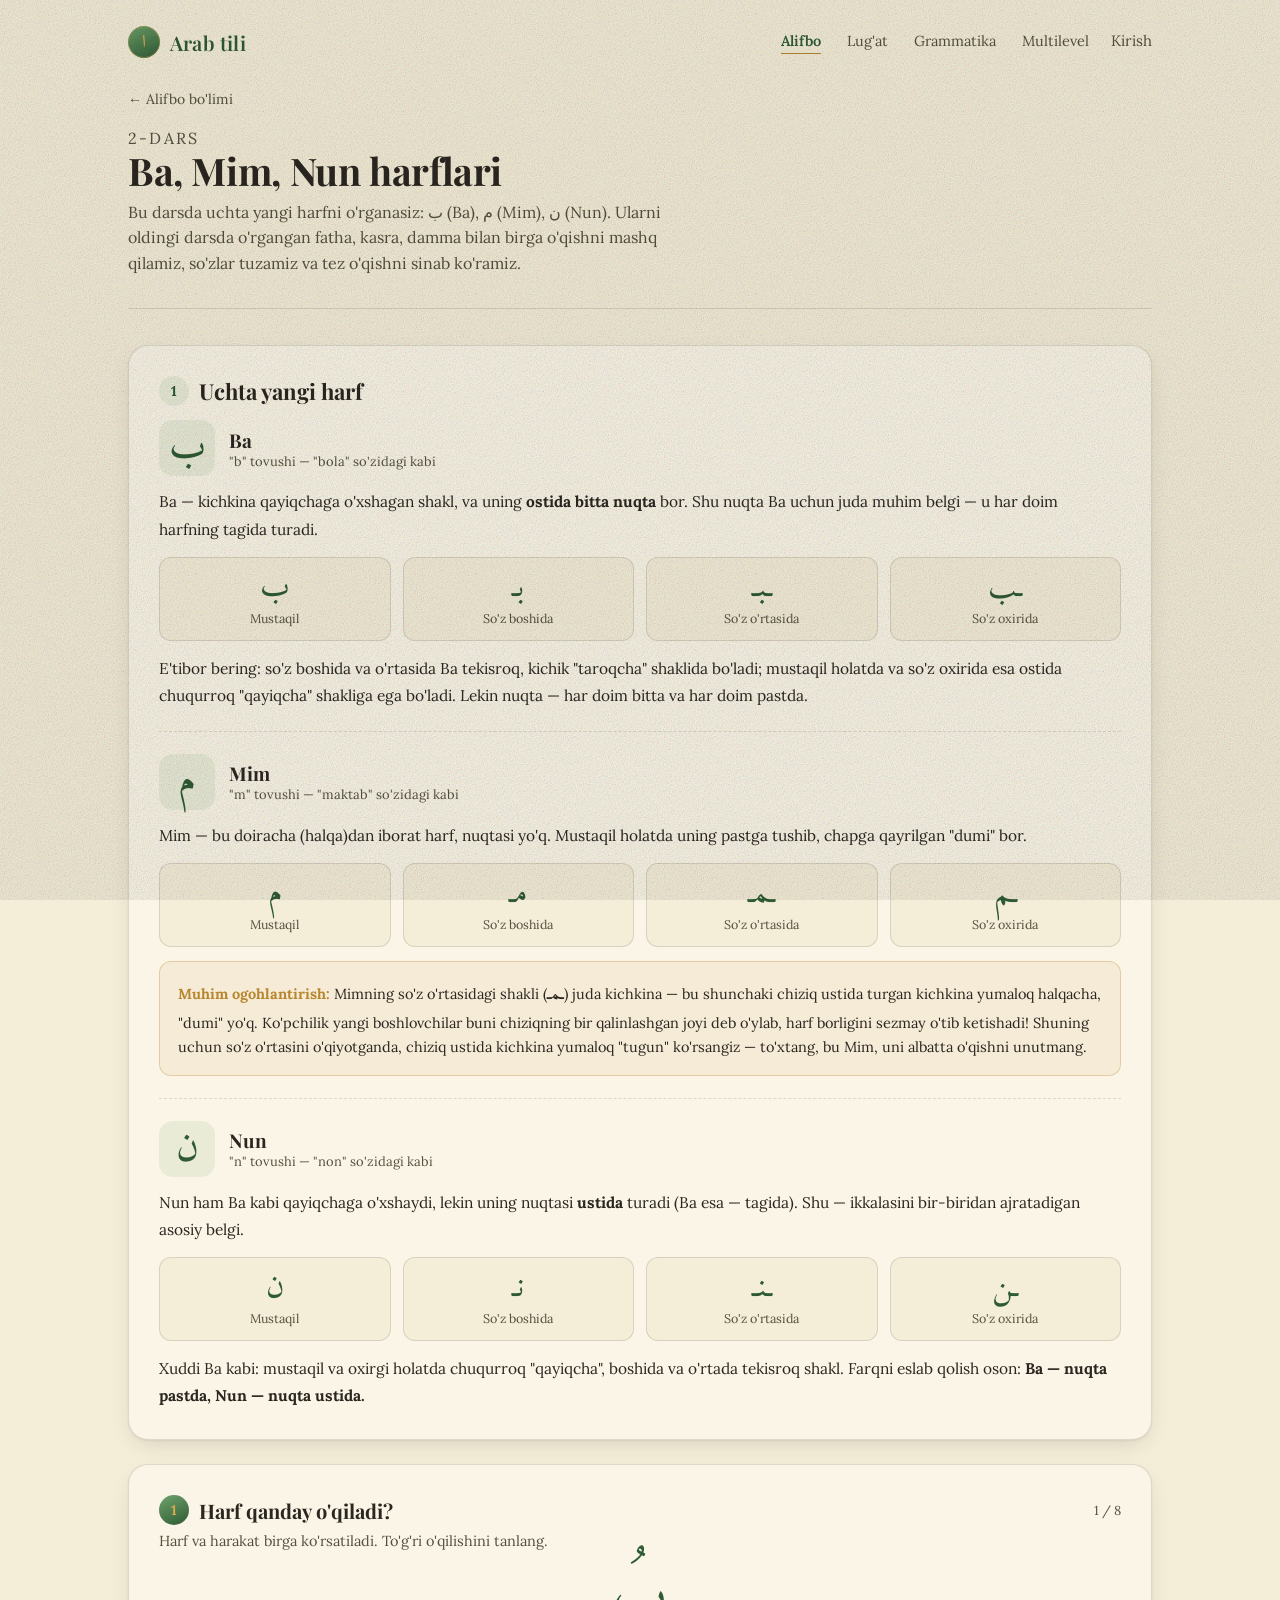
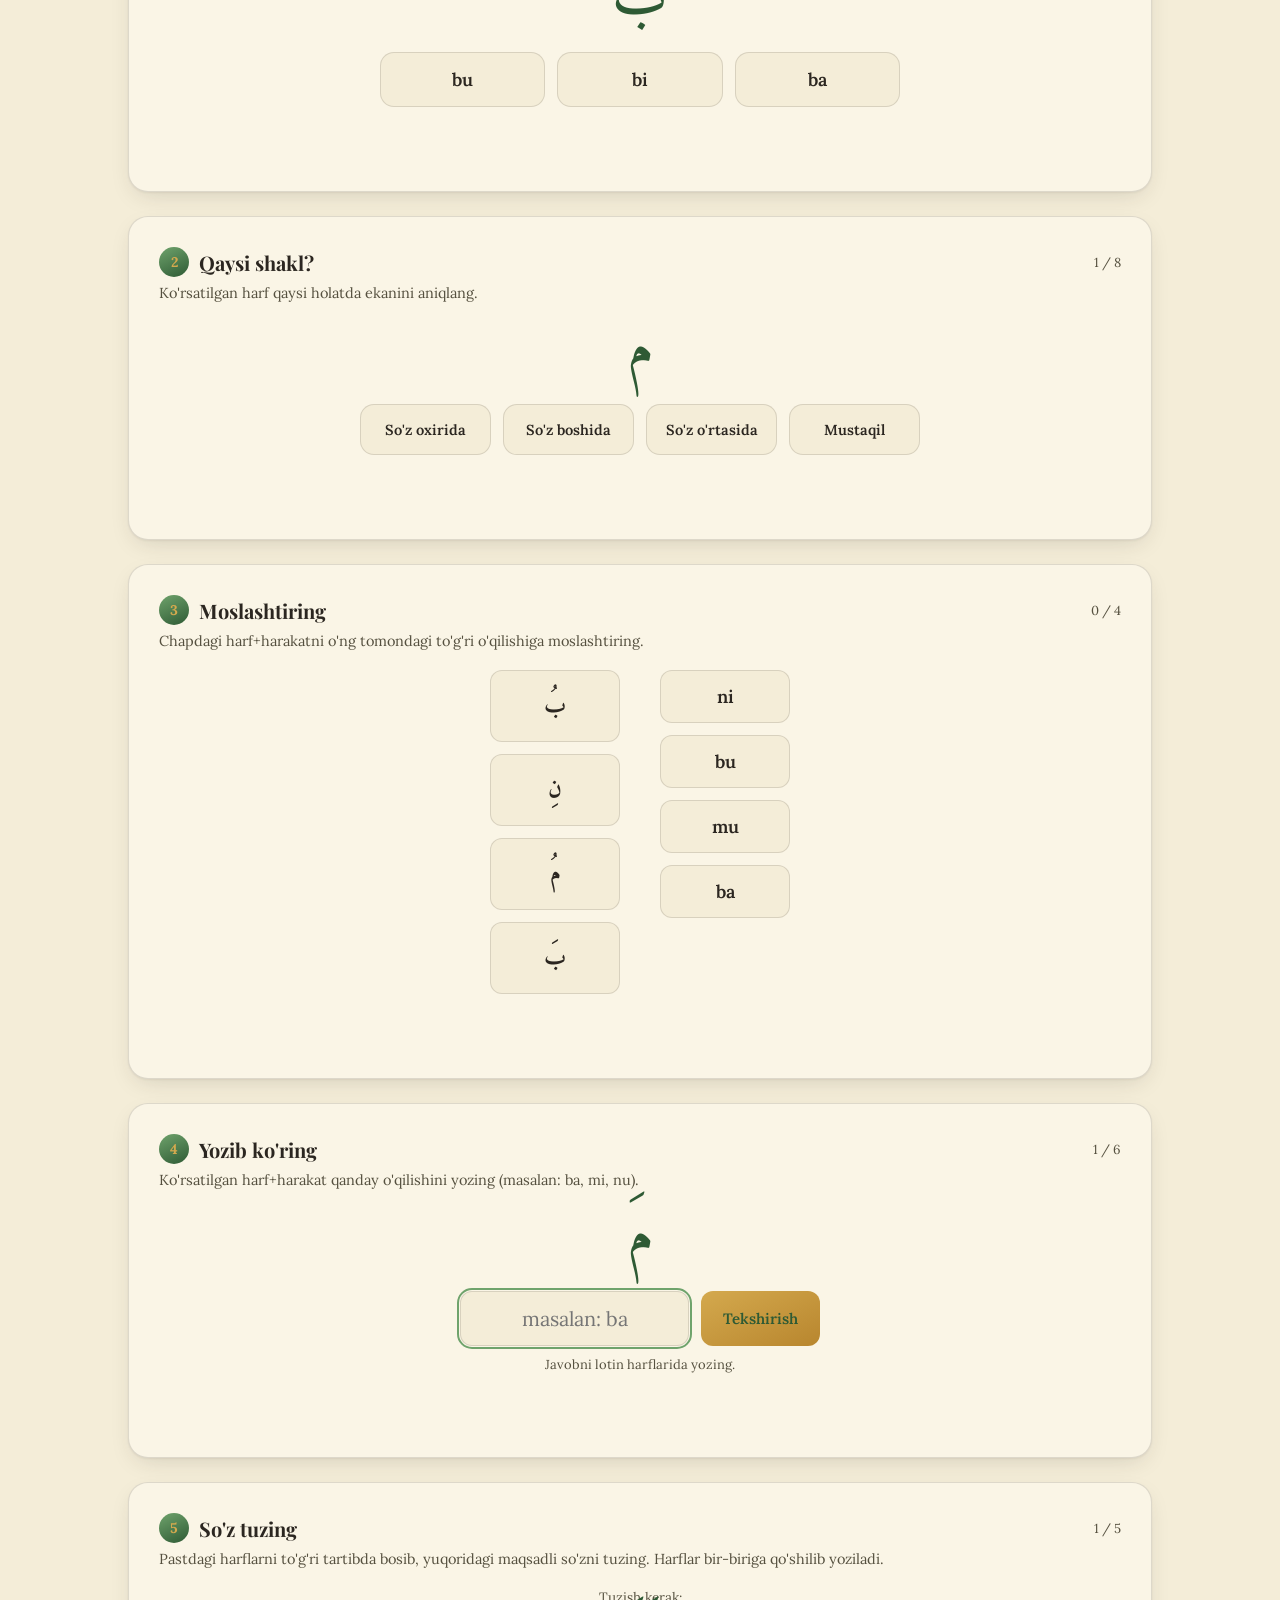
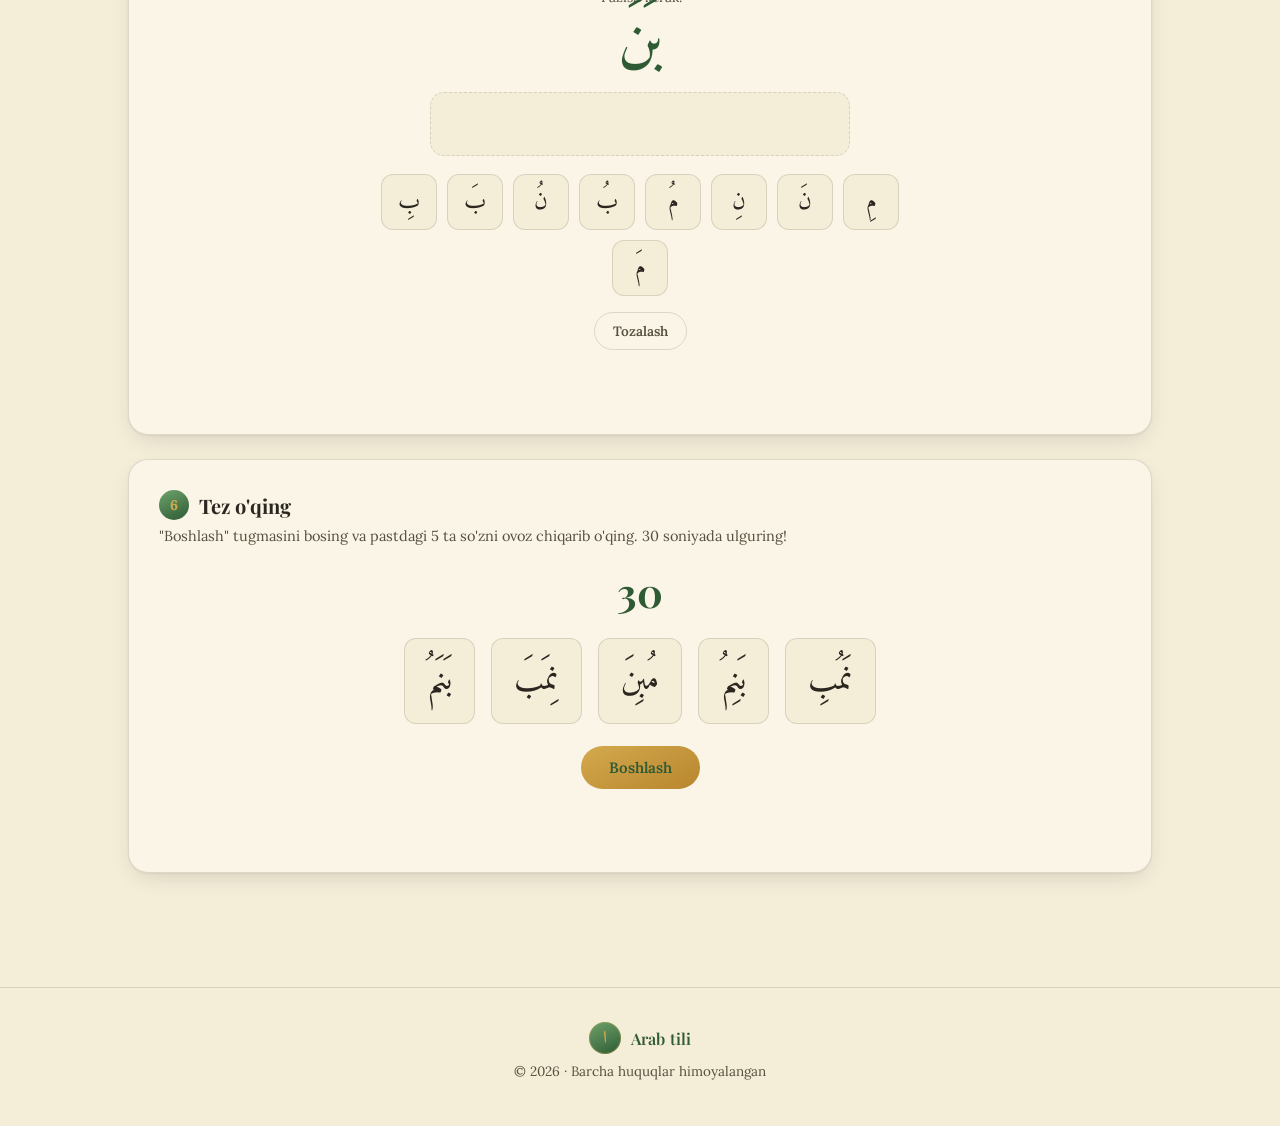
==== alifbo-dars2.html @ 4aac112d "Add files via upload" ====
<!DOCTYPE html>
<html lang="uz">
<head>
<meta charset="UTF-8">
<meta name="viewport" content="width=device-width, initial-scale=1.0">
<title>2-dars: Ba, Mim, Nun — Arab tili</title>
<link rel="preconnect" href="https://fonts.googleapis.com">
<link rel="preconnect" href="https://fonts.gstatic.com" crossorigin>
<link href="https://fonts.googleapis.com/css2?family=Playfair+Display:ital,wght@0,500;0,600;0,700;0,800;1,500&family=Lora:ital,wght@0,400;0,500;0,600;1,400&family=Amiri:ital@0;1&display=swap" rel="stylesheet">
<link rel="stylesheet" href="styles.css">
<style>
  .lesson-hero{ padding: 20px 0 32px; border-bottom: 1px solid var(--line); margin-bottom: 36px; }
  .lesson-kicker{ font-size: 13px; letter-spacing: 0.14em; text-transform: uppercase; color: var(--gold); margin: 0 0 8px; }
  .lesson-hero h1{ font-family:'Playfair Display', serif; font-weight:700; font-size: clamp(28px,4vw,38px); margin:0 0 10px; }
  .lesson-hero p{ color: var(--ink-soft); font-size: 16px; max-width: 560px; margin:0; line-height:1.6; }

  .block{
    background: var(--parchment-card);
    border: 1px solid var(--line);
    border-radius: 20px;
    box-shadow: var(--shadow);
    padding: 30px;
    margin-bottom: 24px;
  }
  .block h2{
    font-family:'Playfair Display', serif;
    font-size: 22px;
    font-weight: 700;
    margin: 0 0 14px;
    display:flex; align-items:center; gap:10px;
  }
  .block h2 .num{
    width: 30px; height:30px; border-radius: 50%;
    background: var(--teal-tint); color: var(--teal-deep);
    font-size: 14px; font-family:'Lora', serif; font-weight:700;
    display:flex; align-items:center; justify-content:center; flex-shrink:0;
  }
  .block p{ font-size: 15.5px; line-height:1.75; color: var(--ink); margin: 0 0 14px; }
  .block p:last-child{ margin-bottom:0; }
  .block .ar{ font-family:'Amiri', serif; }

  .letter-panel{ border-top: 1px dashed var(--line); padding-top: 22px; margin-top: 22px; }
  .letter-panel:first-of-type{ border-top:none; padding-top:0; margin-top:0; }
  .letter-panel-head{ display:flex; align-items:center; gap:14px; margin-bottom: 12px; }
  .letter-panel-head .big-glyph{
    font-family:'Amiri', serif; font-size: 40px; color: var(--teal-deep); direction:rtl;
    width:56px; height:56px; border-radius:14px; background:var(--teal-tint);
    display:flex; align-items:center; justify-content:center; flex-shrink:0;
  }
  .letter-panel-head h3{ font-family:'Playfair Display', serif; font-size:19px; margin:0; }
  .letter-panel-head .sound-tag{ font-size:13px; color:var(--ink-soft); }

  .forms-row{ display:flex; gap:12px; flex-wrap:wrap; margin: 14px 0; }
  .form-card{
    background: var(--parchment); border:1px solid var(--line); border-radius:12px;
    padding: 14px 16px; text-align:center; min-width: 110px; flex:1;
  }
  .form-card .glyph{ font-family:'Amiri', serif; font-size: 32px; color: var(--teal-deep); direction:rtl; line-height:1; margin-bottom:6px; }
  .form-card .label{ font-size:12.5px; color: var(--ink-soft); }

  .note-box{
    background: rgba(184,134,46,0.08);
    border: 1px solid rgba(184,134,46,0.3);
    border-radius: 12px;
    padding: 16px 18px;
    margin-top: 14px;
    font-size: 14.5px;
    line-height: 1.65;
  }
  .note-box b{ color: var(--gold); }

  /* ---------- exercises (shared with lesson 1 patterns) ---------- */
  .exercise{
    background: var(--parchment-card); border:1px solid var(--line); border-radius:20px;
    box-shadow: var(--shadow); padding:30px; margin-bottom:24px;
  }
  .ex-head{ display:flex; align-items:center; justify-content:space-between; gap:14px; margin-bottom:6px; flex-wrap:wrap; }
  .ex-title{ font-family:'Playfair Display', serif; font-weight:700; font-size:20px; margin:0; display:flex; align-items:center; gap:10px; }
  .ex-title .num{
    width:30px; height:30px; border-radius:50%;
    background: linear-gradient(155deg, var(--teal), var(--teal-deep));
    color: var(--gold-light); font-size:14px; font-family:'Lora',serif; font-weight:700;
    display:flex; align-items:center; justify-content:center; flex-shrink:0;
  }
  .ex-progress{ font-size:13px; color: var(--ink-soft); }
  .ex-instr{ font-size:14.5px; color: var(--ink-soft); margin:0 0 20px; }
  .prompt-glyph{ font-family:'Amiri', serif; font-size:60px; color: var(--teal-deep); text-align:center; direction:rtl; margin:6px 0 22px; line-height:1; }

  .opt-grid{ display:grid; grid-template-columns: repeat(auto-fit,minmax(110px,1fr)); gap:12px; max-width:520px; margin:0 auto; }
  .opt-btn{
    font-family:'Lora', serif; font-size:18px; font-weight:600; padding:15px 8px;
    border-radius:14px; border:1.5px solid var(--line); background: var(--parchment);
    color: var(--ink); cursor:pointer; transition: border-color .15s ease, transform .1s ease;
  }
  .opt-btn:hover{ border-color: var(--teal); transform: translateY(-1px); }
  .opt-btn.correct{ background: var(--teal-tint); border-color: var(--teal); color: var(--teal-deep); }
  .opt-btn.wrong{ background: rgba(139,58,58,0.1); border-color: var(--rose); color: var(--rose); }
  .opt-btn:disabled{ cursor:default; transform:none; }

  .ex-feedback{ text-align:center; font-size:15px; font-weight:600; min-height:24px; margin:16px 0 4px; }
  .ex-feedback.ok{ color: var(--teal-deep); }
  .ex-feedback.err{ color: var(--rose); }
  .ex-actions{ display:flex; justify-content:center; margin-top:14px; }
  .next-btn{
    font-family:'Lora', serif; font-weight:600; font-size:14.5px; padding:11px 26px;
    border-radius:999px; border:none; cursor:pointer;
    background: linear-gradient(155deg, var(--gold-light), var(--gold)); color: var(--teal-deep);
    display:none;
  }
  .next-btn.show{ display:inline-flex; }

  .match-wrap{ display:flex; gap:40px; justify-content:center; flex-wrap:wrap; }
  .match-col{ display:flex; flex-direction:column; gap:12px; min-width:130px; }
  .match-item{
    font-family:'Lora', serif; font-size:18px; font-weight:600; padding:14px 18px;
    border-radius:12px; border:1.5px solid var(--line); background: var(--parchment);
    cursor:pointer; text-align:center; transition: border-color .15s ease, background .15s ease;
  }
  .match-item.ar{ font-family:'Amiri', serif; font-size:24px; direction:rtl; }
  .match-item.selected{ border-color: var(--teal); background: var(--teal-tint); }
  .match-item.matched{ border-color: var(--teal); background: var(--teal-tint); opacity:0.55; cursor:default; }
  .match-item.shake{ border-color: var(--rose); }

  .type-row{ display:flex; gap:12px; justify-content:center; max-width:360px; margin:0 auto; width:100%; }
  .type-row input{
    flex:1; min-width:0; font-family:'Lora', serif; font-size:20px; text-align:center;
    padding:14px 16px; border-radius:12px; border:1.5px solid var(--line); background: var(--parchment); color: var(--ink);
  }
  .type-row input:focus{ outline:2px solid var(--teal); outline-offset:1px; }
  .type-row button{
    flex-shrink:0; font-family:'Lora', serif; font-weight:600; font-size:15px; padding:0 22px;
    border-radius:12px; border:none; cursor:pointer;
    background: linear-gradient(155deg, var(--gold-light), var(--gold)); color: var(--teal-deep);
  }
  .type-hint{ text-align:center; font-size:13px; color: var(--ink-soft); margin-top:10px; }

  /* word building */
  .build-target{ text-align:center; margin-bottom: 18px; }
  .build-target-label{ font-size:13.5px; color: var(--ink-soft); margin-bottom:8px; }
  .build-display{
    min-height: 64px; display:flex; align-items:center; justify-content:center;
    font-family:'Amiri', serif; font-size: 44px; color: var(--teal-deep); direction: rtl;
    background: var(--parchment); border: 1.5px dashed var(--line); border-radius:14px;
    margin: 0 auto 18px; max-width: 420px; padding: 10px 20px; letter-spacing: 0;
  }
  .build-tiles{ display:flex; flex-wrap:wrap; gap:10px; justify-content:center; max-width:520px; margin:0 auto; }
  .build-tile{
    font-family:'Amiri', serif; font-size:24px; direction:rtl;
    width:56px; height:56px; border-radius:12px; border:1.5px solid var(--line);
    background: var(--parchment); color: var(--ink); cursor:pointer;
    display:flex; align-items:center; justify-content:center;
    transition: border-color .15s ease, transform .1s ease;
  }
  .build-tile:hover{ border-color: var(--teal); transform: translateY(-1px); }
  .build-tile:disabled{ opacity:0.35; cursor:default; }
  .build-controls{ display:flex; gap:10px; justify-content:center; margin-top:16px; }
  .ghost-btn{
    font-family:'Lora', serif; font-weight:600; font-size:13.5px; padding:9px 18px;
    border-radius:999px; border:1.5px solid var(--line); background:transparent; color: var(--ink-soft); cursor:pointer;
  }
  .ghost-btn:hover{ border-color: var(--teal); color: var(--teal-deep); }

  /* timed reading */
  .timer-display{
    text-align:center; font-family:'Playfair Display', serif; font-size: 40px; font-weight:700;
    color: var(--teal-deep); margin: 4px 0 20px;
  }
  .timer-display.warn{ color: var(--rose); }
  .reading-words{
    display:flex; flex-wrap:wrap; gap:16px; justify-content:center; margin-bottom: 22px;
  }
  .reading-word{
    font-family:'Amiri', serif; font-size: 34px; direction:rtl; color: var(--ink);
    background: var(--parchment); border:1px solid var(--line); border-radius:12px;
    padding: 12px 22px;
  }
  .timed-actions{ display:flex; justify-content:center; gap:12px; }
  .start-btn, .done-btn{
    font-family:'Lora', serif; font-weight:600; font-size:15px; padding:12px 28px;
    border-radius:999px; border:none; cursor:pointer;
    background: linear-gradient(155deg, var(--gold-light), var(--gold)); color: var(--teal-deep);
  }
  .done-btn{ display:none; }
  .done-btn.show{ display:inline-flex; }
  .timed-result{ text-align:center; font-size:15px; font-weight:600; margin-top:16px; min-height:22px; }
  .timed-result.ok{ color: var(--teal-deep); }
  .timed-result.err{ color: var(--rose); }

  .completed-banner{
    text-align:center; padding:60px 30px; background: var(--parchment-card);
    border:1px solid var(--line); border-radius:20px; box-shadow: var(--shadow); display:none;
  }
  .completed-banner.show{ display:block; }
  .completed-banner h2{ font-family:'Playfair Display', serif; font-size:28px; margin:14px 0 8px; }
  .completed-banner p{ color: var(--ink-soft); font-size:15.5px; }
  .completed-icon{
    width:64px; height:64px; margin:0 auto; border-radius:50%;
    background: linear-gradient(155deg, var(--gold-light), var(--gold));
    display:flex; align-items:center; justify-content:center; color: var(--teal-deep);
  }

  @media (max-width: 640px){
    .block, .exercise{ padding:22px 18px; }
    .match-wrap{ gap:20px; }
    .forms-row{ gap:8px; }
    .form-card{ min-width: 78px; padding: 10px 8px; }
    .form-card .glyph{ font-size:26px; }
  }
</style>
</head>
<body>

<header>
  <div class="wrap header-row">
    <a class="brand" href="index.html">
      <span class="brand-mark" aria-hidden="true">ا</span>
      Arab tili
    </a>
    <div class="header-actions">
      <nav class="main-nav">
        <a href="alifbo.html" class="active" aria-current="page">Alifbo</a>
        <a href="lugat.html">Lug'at</a>
        <a href="grammatika.html">Grammatika</a>
        <a href="multilevel.html">Multilevel</a>
      </nav>
      <a class="login-link" href="#">Kirish</a>
    </div>
  </div>
</header>

<main class="wrap" style="padding-bottom:90px;">
  <section class="lesson-hero">
    <a class="back-link" href="alifbo.html">&larr; Alifbo bo'limi</a>
    <p class="lesson-kicker">2-dars</p>
    <h1>Ba, Mim, Nun harflari</h1>
    <p>Bu darsda uchta yangi harfni o'rganasiz: ب (Ba), م (Mim), ن (Nun). Ularni oldingi darsda o'rgangan fatha, kasra, damma bilan birga o'qishni mashq qilamiz, so'zlar tuzamiz va tez o'qishni sinab ko'ramiz.</p>
  </section>

  <!-- ===================== EXPLANATION: three letters ===================== -->
  <div class="block">
    <h2><span class="num">1</span> Uchta yangi harf</h2>

    <div class="letter-panel">
      <div class="letter-panel-head">
        <span class="big-glyph">ب</span>
        <div>
          <h3>Ba</h3>
          <div class="sound-tag">"b" tovushi — "bola" so'zidagi kabi</div>
        </div>
      </div>
      <p>Ba — kichkina qayiqchaga o'xshagan shakl, va uning <b>ostida bitta nuqta</b> bor. Shu nuqta Ba uchun juda muhim belgi — u har doim harfning tagida turadi.</p>
      <div class="forms-row">
        <div class="form-card"><div class="glyph">ب</div><div class="label">Mustaqil</div></div>
        <div class="form-card"><div class="glyph">بـ</div><div class="label">So'z boshida</div></div>
        <div class="form-card"><div class="glyph">ـبـ</div><div class="label">So'z o'rtasida</div></div>
        <div class="form-card"><div class="glyph">ـب</div><div class="label">So'z oxirida</div></div>
      </div>
      <p>E'tibor bering: so'z boshida va o'rtasida Ba tekisroq, kichik "taroqcha" shaklida bo'ladi; mustaqil holatda va so'z oxirida esa ostida chuqurroq "qayiqcha" shakliga ega bo'ladi. Lekin nuqta — har doim bitta va har doim pastda.</p>
    </div>

    <div class="letter-panel">
      <div class="letter-panel-head">
        <span class="big-glyph">م</span>
        <div>
          <h3>Mim</h3>
          <div class="sound-tag">"m" tovushi — "maktab" so'zidagi kabi</div>
        </div>
      </div>
      <p>Mim — bu doiracha (halqa)dan iborat harf, nuqtasi yo'q. Mustaqil holatda uning pastga tushib, chapga qayrilgan "dumi" bor.</p>
      <div class="forms-row">
        <div class="form-card"><div class="glyph">م</div><div class="label">Mustaqil</div></div>
        <div class="form-card"><div class="glyph">مـ</div><div class="label">So'z boshida</div></div>
        <div class="form-card"><div class="glyph">ـمـ</div><div class="label">So'z o'rtasida</div></div>
        <div class="form-card"><div class="glyph">ـم</div><div class="label">So'z oxirida</div></div>
      </div>
      <div class="note-box">
        <b>Muhim ogohlantirish:</b> Mimning so'z o'rtasidagi shakli (<span class="ar" style="font-size:20px;">ـمـ</span>) juda kichkina — bu shunchaki chiziq ustida turgan kichkina yumaloq halqacha, "dumi" yo'q. Ko'pchilik yangi boshlovchilar buni chiziqning bir qalinlashgan joyi deb o'ylab, harf borligini sezmay o'tib ketishadi! Shuning uchun so'z o'rtasini o'qiyotganda, chiziq ustida kichkina yumaloq "tugun" ko'rsangiz — to'xtang, bu Mim, uni albatta o'qishni unutmang.
      </div>
    </div>

    <div class="letter-panel">
      <div class="letter-panel-head">
        <span class="big-glyph">ن</span>
        <div>
          <h3>Nun</h3>
          <div class="sound-tag">"n" tovushi — "non" so'zidagi kabi</div>
        </div>
      </div>
      <p>Nun ham Ba kabi qayiqchaga o'xshaydi, lekin uning nuqtasi <b>ustida</b> turadi (Ba esa — tagida). Shu — ikkalasini bir-biridan ajratadigan asosiy belgi.</p>
      <div class="forms-row">
        <div class="form-card"><div class="glyph">ن</div><div class="label">Mustaqil</div></div>
        <div class="form-card"><div class="glyph">نـ</div><div class="label">So'z boshida</div></div>
        <div class="form-card"><div class="glyph">ـنـ</div><div class="label">So'z o'rtasida</div></div>
        <div class="form-card"><div class="glyph">ـن</div><div class="label">So'z oxirida</div></div>
      </div>
      <p>Xuddi Ba kabi: mustaqil va oxirgi holatda chuqurroq "qayiqcha", boshida va o'rtada tekisroq shakl. Farqni eslab qolish oson: <b>Ba — nuqta pastda, Nun — nuqta ustida.</b></p>
    </div>
  </div>

  <!-- ===================== EXERCISE 1: sound MCQ ===================== -->
  <div class="exercise" id="ex1">
    <div class="ex-head">
      <h3 class="ex-title"><span class="num">1</span> Harf qanday o'qiladi?</h3>
      <span class="ex-progress" id="ex1-progress">1 / 8</span>
    </div>
    <p class="ex-instr">Harf va harakat birga ko'rsatiladi. To'g'ri o'qilishini tanlang.</p>
    <div class="prompt-glyph" id="ex1-prompt">بَ</div>
    <div class="opt-grid" id="ex1-opts"></div>
    <p class="ex-feedback" id="ex1-feedback"></p>
    <div class="ex-actions"><button class="next-btn" id="ex1-next" onclick="nextRound('ex1')">Keyingisi &rarr;</button></div>
  </div>

  <!-- ===================== EXERCISE 2: form recognition ===================== -->
  <div class="exercise" id="ex2">
    <div class="ex-head">
      <h3 class="ex-title"><span class="num">2</span> Qaysi shakl?</h3>
      <span class="ex-progress" id="ex2-progress">1 / 8</span>
    </div>
    <p class="ex-instr">Ko'rsatilgan harf qaysi holatda ekanini aniqlang.</p>
    <div class="prompt-glyph" id="ex2-prompt">بـ</div>
    <div class="opt-grid" id="ex2-opts" style="max-width:560px;"></div>
    <p class="ex-feedback" id="ex2-feedback"></p>
    <div class="ex-actions"><button class="next-btn" id="ex2-next" onclick="nextRound('ex2')">Keyingisi &rarr;</button></div>
  </div>

  <!-- ===================== EXERCISE 3: matching ===================== -->
  <div class="exercise" id="ex3">
    <div class="ex-head">
      <h3 class="ex-title"><span class="num">3</span> Moslashtiring</h3>
      <span class="ex-progress" id="ex3-progress">0 / 4</span>
    </div>
    <p class="ex-instr">Chapdagi harf+harakatni o'ng tomondagi to'g'ri o'qilishiga moslashtiring.</p>
    <div class="match-wrap">
      <div class="match-col" id="ex3-left"></div>
      <div class="match-col" id="ex3-right"></div>
    </div>
    <p class="ex-feedback" id="ex3-feedback"></p>
    <div class="ex-actions"><button class="next-btn" id="ex3-next" onclick="finishMatching()">Davom etish &rarr;</button></div>
  </div>

  <!-- ===================== EXERCISE 4: typed input ===================== -->
  <div class="exercise" id="ex4">
    <div class="ex-head">
      <h3 class="ex-title"><span class="num">4</span> Yozib ko'ring</h3>
      <span class="ex-progress" id="ex4-progress">1 / 6</span>
    </div>
    <p class="ex-instr">Ko'rsatilgan harf+harakat qanday o'qilishini yozing (masalan: ba, mi, nu).</p>
    <div class="prompt-glyph" id="ex4-prompt">نُ</div>
    <div class="type-row">
      <input type="text" id="ex4-input" placeholder="masalan: ba" maxlength="4" autocomplete="off" onkeydown="if(event.key==='Enter')checkTyped()">
      <button onclick="checkTyped()">Tekshirish</button>
    </div>
    <p class="type-hint">Javobni lotin harflarida yozing.</p>
    <p class="ex-feedback" id="ex4-feedback"></p>
    <div class="ex-actions"><button class="next-btn" id="ex4-next" onclick="nextRound('ex4')">Keyingisi &rarr;</button></div>
  </div>

  <!-- ===================== EXERCISE 5: word building ===================== -->
  <div class="exercise" id="ex5">
    <div class="ex-head">
      <h3 class="ex-title"><span class="num">5</span> So'z tuzing</h3>
      <span class="ex-progress" id="ex5-progress">1 / 5</span>
    </div>
    <p class="ex-instr">Pastdagi harflarni to'g'ri tartibda bosib, yuqoridagi maqsadli so'zni tuzing. Harflar bir-biriga qo'shilib yoziladi.</p>
    <div class="build-target">
      <div class="build-target-label">Tuzish kerak:</div>
      <div class="prompt-glyph" id="ex5-target" style="margin-bottom:6px;">بَنَ</div>
    </div>
    <div class="build-display" id="ex5-display" dir="rtl"></div>
    <div class="build-tiles" id="ex5-tiles"></div>
    <div class="build-controls">
      <button class="ghost-btn" onclick="clearBuild()">Tozalash</button>
    </div>
    <p class="ex-feedback" id="ex5-feedback"></p>
    <div class="ex-actions"><button class="next-btn" id="ex5-next" onclick="nextRound('ex5')">Keyingisi &rarr;</button></div>
  </div>

  <!-- ===================== EXERCISE 6: timed reading ===================== -->
  <div class="exercise" id="ex6">
    <div class="ex-head">
      <h3 class="ex-title"><span class="num">6</span> Tez o'qing</h3>
      <span class="ex-progress" id="ex6-progress"></span>
    </div>
    <p class="ex-instr">"Boshlash" tugmasini bosing va pastdagi 5 ta so'zni ovoz chiqarib o'qing. 30 soniyada ulguring!</p>
    <div class="timer-display" id="timer-display">30</div>
    <div class="reading-words" id="reading-words"></div>
    <div class="timed-actions">
      <button class="start-btn" id="start-btn" onclick="startTimedReading()">Boshlash</button>
      <button class="done-btn" id="done-btn" onclick="finishTimedReading()">Tugatdim</button>
    </div>
    <p class="timed-result" id="timed-result"></p>
  </div>

  <div class="completed-banner" id="completed">
    <div class="completed-icon" aria-hidden="true">
      <svg width="28" height="28" viewBox="0 0 24 24" fill="none"><path d="M20 6L9 17l-5-5" stroke="currentColor" stroke-width="2.5" stroke-linecap="round" stroke-linejoin="round"/></svg>
    </div>
    <h2>Tabriklaymiz!</h2>
    <p>2-darsni muvaffaqiyatli tugatdingiz. Endi Ba, Mim, Nun harflarini bilasiz va ularni harakatlar bilan o'qiy olasiz.</p>
  </div>
</main>

<footer>
  <a class="brand" href="index.html">
    <span class="brand-mark" aria-hidden="true">ا</span>
    Arab tili
  </a>
  &copy; 2026 · Barcha huquqlar himoyalangan
</footer>

<script>
/* ============================================================
   Data
   ============================================================ */
const LETTERS = [
  { id:'b', base:'ب', name:'Ba' },
  { id:'m', base:'م', name:'Mim' },
  { id:'n', base:'ن', name:'Nun' },
];
const HARAKAT = [
  { id:'a', mark:'َ', sound:'a' },
  { id:'i', mark:'ِ', sound:'i' },
  { id:'u', mark:'ُ', sound:'u' },
];
// letter+harakat combos, e.g. { glyph:'بَ', letterName:'Ba', sound:'ba' }
const COMBOS = [];
LETTERS.forEach(l => HARAKAT.forEach(h => {
  COMBOS.push({ glyph: l.base + h.mark, letterName: l.name, letterId: l.id, harakatId: h.id, sound: l.id + h.sound });
}));

function shuffle(arr){
  const a = arr.slice();
  for(let i=a.length-1;i>0;i--){ const j=Math.floor(Math.random()*(i+1)); [a[i],a[j]]=[a[j],a[i]]; }
  return a;
}
function pick(arr){ return arr[Math.floor(Math.random()*arr.length)]; }

/* ============================================================
   Progress tracking / completion
   ============================================================ */
const completedExercises = new Set();
function markExerciseDone(key){
  completedExercises.add(key);
  if(completedExercises.size === 6){
    document.getElementById('completed').classList.add('show');
    document.getElementById('completed').scrollIntoView({ behavior:'smooth', block:'center' });
  }
}

const TOTAL_ROUNDS = { ex1:8, ex2:8, ex4:6, ex5:5 };
const state = {
  ex1:{ round:0 }, ex2:{ round:0 }, ex4:{ round:0, current:null }, ex5:{ round:0 },
};

/* ============================================================
   Generic MCQ engine
   ============================================================ */
function renderMCQ(key, promptText, correctLabel, allLabels, arabicOptions){
  const promptEl = document.getElementById(key+'-prompt');
  const optsEl = document.getElementById(key+'-opts');
  const feedbackEl = document.getElementById(key+'-feedback');
  const nextBtn = document.getElementById(key+'-next');
  promptEl.textContent = promptText;
  feedbackEl.textContent=''; feedbackEl.className='ex-feedback';
  nextBtn.classList.remove('show');
  optsEl.innerHTML='';
  shuffle(allLabels).forEach(label => {
    const btn = document.createElement('button');
    btn.className = 'opt-btn' + (arabicOptions ? ' ar' : '');
    btn.textContent = label;
    btn.onclick = () => handleMCQAnswer(key, btn, label, correctLabel, optsEl);
    optsEl.appendChild(btn);
  });
}
function handleMCQAnswer(key, btn, chosen, correct, optsEl){
  optsEl.querySelectorAll('.opt-btn').forEach(b => b.disabled = true);
  const feedbackEl = document.getElementById(key+'-feedback');
  const nextBtn = document.getElementById(key+'-next');
  if(chosen === correct){
    btn.classList.add('correct');
    feedbackEl.textContent = "To'g'ri! 👏"; feedbackEl.className = 'ex-feedback ok';
  } else {
    btn.classList.add('wrong');
    optsEl.querySelectorAll('.opt-btn').forEach(b => { if(b.textContent === correct) b.classList.add('correct'); });
    feedbackEl.textContent = "Unchalik emas — to'g'ri javob: " + correct;
    feedbackEl.className = 'ex-feedback err';
  }
  nextBtn.classList.add('show');
}

function nextRound(key){
  const s = state[key];
  s.round++;
  const total = TOTAL_ROUNDS[key];
  document.getElementById(key+'-progress').textContent = Math.min(s.round+1, total) + ' / ' + total;

  if(s.round >= total){
    document.getElementById(key+'-next').classList.remove('show');
    document.getElementById(key+'-progress').textContent = total + ' / ' + total;
    const feedbackEl = document.getElementById(key+'-feedback');
    feedbackEl.textContent = "Mashq tugadi! ✅"; feedbackEl.className = 'ex-feedback ok';
    if(key === 'ex5'){
      document.getElementById('ex5-tiles').innerHTML = '';
      document.getElementById('ex5-target').textContent = '✓';
    } else {
      const optsEl = document.getElementById(key+'-opts');
      if(optsEl) optsEl.innerHTML = '';
      const promptEl = document.getElementById(key+'-prompt');
      if(promptEl) promptEl.textContent = '✓';
    }
    markExerciseDone(key);
    return;
  }

  if(key === 'ex1') renderEx1Round();
  else if(key === 'ex2') renderEx2Round();
  else if(key === 'ex4') renderEx4Round();
  else if(key === 'ex5') renderEx5Round();
}

/* ---------- Exercise 1: sound MCQ per-letter ---------- */
function renderEx1Round(){
  const combo = pick(COMBOS);
  const letterSounds = HARAKAT.map(h => combo.letterId + h.sound);
  renderMCQ('ex1', combo.glyph, combo.sound, letterSounds, false);
}

/* ---------- Exercise 2: form recognition ---------- */
const FORM_LABELS = ["Mustaqil", "So'z boshida", "So'z o'rtasida", "So'z oxirida"];
function renderEx2Round(){
  const letter = pick(LETTERS);
  const formIndex = Math.floor(Math.random()*4);
  const glyphs = {
    b: ['ب','بـ','ـبـ','ـب'],
    m: ['م','مـ','ـمـ','ـم'],
    n: ['ن','نـ','ـنـ','ـن'],
  };
  const glyph = glyphs[letter.id][formIndex];
  const correct = FORM_LABELS[formIndex];
  document.getElementById('ex2-prompt').textContent = glyph;
  renderMCQFromDOM('ex2', correct, FORM_LABELS.slice());
}
// variant of renderMCQ that doesn't touch the prompt element (already set)
function renderMCQFromDOM(key, correctLabel, allLabels){
  const optsEl = document.getElementById(key+'-opts');
  const feedbackEl = document.getElementById(key+'-feedback');
  const nextBtn = document.getElementById(key+'-next');
  feedbackEl.textContent=''; feedbackEl.className='ex-feedback';
  nextBtn.classList.remove('show');
  optsEl.innerHTML='';
  shuffle(allLabels).forEach(label => {
    const btn = document.createElement('button');
    btn.className = 'opt-btn';
    btn.style.fontSize = '14.5px';
    btn.textContent = label;
    btn.onclick = () => handleMCQAnswer(key, btn, label, correctLabel, optsEl);
    optsEl.appendChild(btn);
  });
}

/* ---------- Exercise 3: matching ---------- */
let matchSelected = null, matchPairsSolved = 0, matchTotal = 4;
function renderMatching(){
  const chosen = shuffle(COMBOS).slice(0, matchTotal);
  const left = shuffle(chosen.map(c => ({ id:c.sound, display:c.glyph })));
  const right = shuffle(chosen.map(c => ({ id:c.sound, display:c.sound })));
  const leftEl = document.getElementById('ex3-left');
  const rightEl = document.getElementById('ex3-right');
  leftEl.innerHTML=''; rightEl.innerHTML='';
  left.forEach(item => {
    const el = document.createElement('div');
    el.className='match-item ar'; el.textContent=item.display;
    el.dataset.id=item.id; el.dataset.side='left';
    el.onclick=()=>handleMatchClick(el);
    leftEl.appendChild(el);
  });
  right.forEach(item => {
    const el = document.createElement('div');
    el.className='match-item'; el.textContent=item.display;
    el.dataset.id=item.id; el.dataset.side='right';
    el.onclick=()=>handleMatchClick(el);
    rightEl.appendChild(el);
  });
  matchSelected=null; matchPairsSolved=0;
  document.getElementById('ex3-progress').textContent = '0 / ' + matchTotal;
  document.getElementById('ex3-feedback').textContent='';
  document.getElementById('ex3-next').classList.remove('show');
}
function handleMatchClick(el){
  if(el.classList.contains('matched')) return;
  if(!matchSelected){ matchSelected=el; el.classList.add('selected'); return; }
  if(matchSelected===el) return;
  if(matchSelected.dataset.side===el.dataset.side){
    matchSelected.classList.remove('selected'); matchSelected=el; el.classList.add('selected'); return;
  }
  const feedbackEl = document.getElementById('ex3-feedback');
  if(matchSelected.dataset.id===el.dataset.id){
    matchSelected.classList.remove('selected'); matchSelected.classList.add('matched'); el.classList.add('matched');
    matchSelected=null; matchPairsSolved++;
    document.getElementById('ex3-progress').textContent = matchPairsSolved + ' / ' + matchTotal;
    feedbackEl.textContent="To'g'ri! 👏"; feedbackEl.className='ex-feedback ok';
    if(matchPairsSolved===matchTotal){
      feedbackEl.textContent="Barcha juftlik topildi! ✅";
      document.getElementById('ex3-next').classList.add('show');
    }
  } else {
    el.classList.add('shake'); matchSelected.classList.add('shake');
    feedbackEl.textContent="Bu juftlik emas, qayta urinib ko'ring"; feedbackEl.className='ex-feedback err';
    const a=matchSelected,b=el;
    setTimeout(()=>{ a.classList.remove('shake','selected'); b.classList.remove('shake'); }, 500);
    matchSelected=null;
  }
}
function finishMatching(){ markExerciseDone('ex3'); }

/* ---------- Exercise 4: typed input ---------- */
function renderEx4Round(){
  const combo = pick(COMBOS);
  state.ex4.current = combo;
  document.getElementById('ex4-prompt').textContent = combo.glyph;
  const input = document.getElementById('ex4-input');
  input.value=''; input.disabled=false;
  document.getElementById('ex4-feedback').textContent=''; document.getElementById('ex4-feedback').className='ex-feedback';
  document.getElementById('ex4-next').classList.remove('show');
  input.focus();
}
function checkTyped(){
  const input = document.getElementById('ex4-input');
  const feedbackEl = document.getElementById('ex4-feedback');
  const nextBtn = document.getElementById('ex4-next');
  const answer = input.value.trim().toLowerCase();
  if(!answer) return;
  const correct = state.ex4.current.sound;
  input.disabled = true;
  if(answer === correct){
    feedbackEl.textContent="To'g'ri! 👏"; feedbackEl.className='ex-feedback ok';
  } else {
    feedbackEl.textContent="Unchalik emas — to'g'ri javob: \""+correct+"\"";
    feedbackEl.className='ex-feedback err';
  }
  nextBtn.classList.add('show');
}

/* ---------- Exercise 5: word building ---------- */
const BUILD_TARGETS = ['بَنَ','مُنِ','نَبِ','مَبُ','نُمَ'];
let buildProgress = [];
let buildCurrentTarget = '';

function renderEx5Round(){
  buildCurrentTarget = BUILD_TARGETS[state.ex5.round] || BUILD_TARGETS[0];
  buildProgress = [];
  document.getElementById('ex5-target').textContent = buildCurrentTarget;
  document.getElementById('ex5-display').textContent = '';
  document.getElementById('ex5-feedback').textContent='';
  document.getElementById('ex5-feedback').className='ex-feedback';
  document.getElementById('ex5-next').classList.remove('show');

  const tilesEl = document.getElementById('ex5-tiles');
  tilesEl.innerHTML = '';
  const tileGlyphs = shuffle(COMBOS.map(c => c.glyph));
  tileGlyphs.forEach(glyph => {
    const btn = document.createElement('button');
    btn.className = 'build-tile';
    btn.textContent = glyph;
    btn.onclick = () => tapBuildTile(glyph);
    tilesEl.appendChild(btn);
  });
}
function tapBuildTile(glyph){
  buildProgress.push(glyph);
  document.getElementById('ex5-display').textContent = buildProgress.join('');
  const builtSoFar = buildProgress.join('');
  const feedbackEl = document.getElementById('ex5-feedback');

  if(buildCurrentTarget.indexOf(builtSoFar) !== 0){
    feedbackEl.textContent = "Bu harf hozircha mos kelmaydi — qayta urinib ko'ring";
    feedbackEl.className = 'ex-feedback err';
    setTimeout(clearBuild, 700);
    return;
  }
  feedbackEl.textContent = '';
  feedbackEl.className = 'ex-feedback';

  if(builtSoFar === buildCurrentTarget){
    feedbackEl.textContent = "Ajoyib! So'z to'g'ri tuzildi! 👏";
    feedbackEl.className = 'ex-feedback ok';
    document.getElementById('ex5-tiles').querySelectorAll('.build-tile').forEach(b => b.disabled = true);
    document.getElementById('ex5-next').classList.add('show');
  }
}
function clearBuild(){
  buildProgress = [];
  document.getElementById('ex5-display').textContent = '';
  const feedbackEl = document.getElementById('ex5-feedback');
  if(!feedbackEl.textContent.includes("to'g'ri tuzildi")){
    feedbackEl.textContent=''; feedbackEl.className='ex-feedback';
  }
}

/* ---------- Exercise 6: timed reading ---------- */
const READING_WORDS = ['بَنَمُ','نِمَبَ','مُبِنَ','بَنِمُ','نَمُبِ'];
let timerInterval = null;
let timerRemaining = 30;

function renderReadingWords(){
  const el = document.getElementById('reading-words');
  el.innerHTML = '';
  READING_WORDS.forEach(w => {
    const div = document.createElement('div');
    div.className = 'reading-word';
    div.textContent = w;
    el.appendChild(div);
  });
}
function startTimedReading(){
  timerRemaining = 30;
  document.getElementById('timer-display').textContent = timerRemaining;
  document.getElementById('timer-display').classList.remove('warn');
  document.getElementById('start-btn').style.display = 'none';
  document.getElementById('done-btn').classList.add('show');
  document.getElementById('timed-result').textContent = '';
  document.getElementById('timed-result').className = 'timed-result';

  clearInterval(timerInterval);
  timerInterval = setInterval(() => {
    timerRemaining--;
    document.getElementById('timer-display').textContent = Math.max(timerRemaining, 0);
    if(timerRemaining <= 10) document.getElementById('timer-display').classList.add('warn');
    if(timerRemaining <= 0){
      clearInterval(timerInterval);
      timeUpReading();
    }
  }, 1000);
}
function finishTimedReading(){
  clearInterval(timerInterval);
  document.getElementById('done-btn').classList.remove('show');
  const resultEl = document.getElementById('timed-result');
  const usedSeconds = 30 - Math.max(timerRemaining, 0);
  resultEl.textContent = "Zo'r! " + usedSeconds + " soniyada o'qib tugatdingiz. 👏";
  resultEl.className = 'timed-result ok';
  markExerciseDone('ex6');
}
function timeUpReading(){
  document.getElementById('done-btn').classList.remove('show');
  const resultEl = document.getElementById('timed-result');
  resultEl.textContent = "Vaqt tugadi — xavotir olmang, mashq qilishda davom eting!";
  resultEl.className = 'timed-result err';
  markExerciseDone('ex6');
}

/* ============================================================
   Init
   ============================================================ */
document.getElementById('ex1-progress').textContent = '1 / ' + TOTAL_ROUNDS.ex1;
document.getElementById('ex2-progress').textContent = '1 / ' + TOTAL_ROUNDS.ex2;
document.getElementById('ex4-progress').textContent = '1 / ' + TOTAL_ROUNDS.ex4;
document.getElementById('ex5-progress').textContent = '1 / ' + TOTAL_ROUNDS.ex5;

renderEx1Round();
renderEx2Round();
renderMatching();
renderEx4Round();
renderEx5Round();
renderReadingWords();
</script>
</body>
</html>
---- styles.css ----
:root{
    --parchment: #f4edd8;
    --parchment-deep: #e9ddb9;
    --parchment-card: #faf5e6;
    --ink: #2b2620;
    --ink-soft: #55503f;
    --teal: #6fa36c;
    --teal-deep: #2e5a34;
    --teal-tint: rgba(111,163,108,0.12);
    --gold: #b8862e;
    --gold-light: #d4a94e;
    --rose: #8b3a3a;
    --line: rgba(43,38,32,0.14);
    --shadow: 0 1px 2px rgba(43,38,32,0.06), 0 8px 24px -8px rgba(43,38,32,0.18);
  }

  *{ box-sizing: border-box; }
  html{ scroll-behavior: smooth; }

  body{
    margin:0;
    background: var(--parchment);
    color: var(--ink);
    font-family: 'Lora', serif;
    -webkit-font-smoothing: antialiased;
    position: relative;
    overflow-x: hidden;
  }

  /* subtle paper grain */
  body::before{
    content:"";
    position: fixed;
    inset:0;
    pointer-events: none;
    z-index: 2000;
    opacity: 0.5;
    mix-blend-mode: multiply;
    background-image: url("data:image/svg+xml,%3Csvg xmlns='http://www.w3.org/2000/svg' width='140' height='140'%3E%3Cfilter id='n'%3E%3CfeTurbulence type='fractalNoise' baseFrequency='0.85' numOctaves='2' stitchTiles='stitch'/%3E%3CfeColorMatrix type='matrix' values='0 0 0 0 0  0 0 0 0 0  0 0 0 0 0  0 0 0 0 0.03 0'/%3E%3C/filter%3E%3Crect width='100%25' height='100%25' filter='url(%23n)'/%3E%3C/svg%3E");
  }

  a{ color: inherit; }

  :focus-visible{
    outline: 2px solid var(--teal);
    outline-offset: 3px;
    border-radius: 4px;
  }

  @media (prefers-reduced-motion: reduce){
    *{ animation-duration: 0.01ms !important; animation-iteration-count: 1 !important; transition-duration: 0.01ms !important; scroll-behavior: auto !important; }
  }

  .wrap{
    max-width: 1080px;
    margin: 0 auto;
    padding: 0 28px;
  }

  /* ---------- Header ---------- */
  header{
    padding: 26px 0 10px;
    position: relative;
    z-index: 10;
  }
  .header-row{
    display:flex;
    align-items:center;
    justify-content: space-between;
  }
  .brand{
    display:flex;
    align-items:center;
    gap:10px;
    font-family:'Playfair Display', serif;
    font-weight: 600;
    font-size: 20px;
    letter-spacing: 0.01em;
    color: var(--teal-deep);
    text-decoration:none;
  }
  .brand-mark{
    width: 32px; height:32px;
    border-radius: 50%;
    background: linear-gradient(155deg, var(--teal), var(--teal-deep));
    display:flex; align-items:center; justify-content:center;
    color: var(--gold-light);
    font-family:'Amiri', serif;
    font-size: 18px;
    box-shadow: inset 0 0 0 1px rgba(212,169,78,0.35);
    flex-shrink:0;
  }
  .login-link{
    font-size: 15px;
    color: var(--ink-soft);
    text-decoration:none;
    border-bottom: 1px solid transparent;
    transition: border-color .2s ease, color .2s ease;
    padding-bottom: 2px;
  }
  .login-link:hover{ color: var(--teal-deep); border-color: var(--gold); }

  /* ---------- Hero ---------- */
  .hero{
    text-align:center;
    padding: 64px 0 8px;
  }
  .eyebrow-ar{
    font-family:'Amiri', serif;
    font-style: italic;
    font-size: 22px;
    color: var(--gold);
    letter-spacing: 0.02em;
    margin: 0 0 6px;
    direction: rtl;
  }
  h1{
    font-family:'Playfair Display', serif;
    font-weight: 700;
    font-size: clamp(52px, 10vw, 96px);
    line-height: 1;
    letter-spacing: -0.01em;
    margin: 0;
    color: var(--ink);
  }
  .tagline{
    max-width: 480px;
    margin: 22px auto 0;
    font-size: 18px;
    line-height: 1.6;
    color: var(--ink-soft);
  }
  .cta-row{
    margin-top: 34px;
    display:flex;
    justify-content:center;
    gap: 16px;
    flex-wrap: wrap;
  }
  .btn{
    font-family:'Lora', serif;
    font-size: 16px;
    font-weight: 600;
    padding: 15px 34px;
    border-radius: 999px;
    text-decoration:none;
    display:inline-flex;
    align-items:center;
    gap: 8px;
    transition: transform .18s ease, box-shadow .18s ease, background .18s ease;
    cursor:pointer;
    border: none;
  }
  .btn-primary{
    background: linear-gradient(155deg, var(--gold-light), var(--gold));
    color: var(--teal-deep);
    box-shadow: 0 1px 0 rgba(255,255,255,0.4) inset, 0 10px 24px -10px rgba(184,134,46,0.65);
  }
  .btn-primary:hover{ transform: translateY(-2px); box-shadow: 0 1px 0 rgba(255,255,255,0.4) inset, 0 14px 28px -10px rgba(184,134,46,0.75); }
  .btn-ghost{
    background: transparent;
    color: var(--teal-deep);
    box-shadow: inset 0 0 0 1.5px var(--line);
  }
  .btn-ghost:hover{ box-shadow: inset 0 0 0 1.5px var(--teal); }

  /* ---------- Sections grid ---------- */
  .sections{
    padding: 12px 0 90px;
  }
  .section-label{
    text-align:center;
    font-size: 13px;
    letter-spacing: 0.16em;
    text-transform: uppercase;
    color: var(--ink-soft);
    margin: 0 0 34px;
  }

  .featured-card{
    background: var(--parchment-card);
    border-radius: 22px;
    box-shadow: var(--shadow);
    border: 1px solid var(--line);
    padding: 34px 38px;
    display:flex;
    align-items:center;
    gap: 28px;
    margin-bottom: 22px;
    position: relative;
    overflow:hidden;
    text-decoration:none;
    color: inherit;
    transition: transform .22s ease, box-shadow .22s ease;
  }
  .featured-card:hover{ transform: translateY(-3px); box-shadow: 0 1px 2px rgba(43,38,32,0.08), 0 18px 34px -12px rgba(43,38,32,0.28); }
  .featured-card::after{
    content:"";
    position:absolute;
    right:-40px; top:-40px;
    width: 180px; height:180px;
    background: radial-gradient(circle, var(--teal-tint), transparent 70%);
    pointer-events:none;
  }
  .featured-icon{
    flex-shrink:0;
    width: 74px; height:74px;
    border-radius: 18px;
    background: linear-gradient(155deg, var(--teal), var(--teal-deep));
    display:flex; align-items:center; justify-content:center;
    font-family:'Amiri', serif;
    font-size: 34px;
    color: var(--gold-light);
    box-shadow: inset 0 0 0 1px rgba(212,169,78,0.3);
  }
  .featured-body{ flex:1; min-width:0; }
  .featured-top{ display:flex; align-items:center; gap: 12px; flex-wrap:wrap; margin-bottom: 6px; }
  .featured-title{
    font-family:'Playfair Display', serif;
    font-weight: 600;
    font-size: 26px;
    margin:0;
  }
  .badge{
    font-size: 11.5px;
    letter-spacing: 0.06em;
    text-transform: uppercase;
    font-family: 'Lora', serif;
    font-weight: 600;
    padding: 4px 11px;
    border-radius: 999px;
    white-space: nowrap;
  }
  .badge-free{ background: var(--teal-tint); color: var(--teal-deep); }
  .badge-premium{ background: rgba(184,134,46,0.14); color: var(--gold); }
  .featured-desc{
    font-size: 15.5px;
    color: var(--ink-soft);
    line-height: 1.55;
    margin: 0 0 14px;
    max-width: 520px;
  }
  .progress-row{ display:flex; align-items:center; gap: 12px; }
  .progress-track{
    flex:1;
    max-width: 260px;
    height: 6px;
    border-radius: 999px;
    background: rgba(43,38,32,0.1);
    overflow:hidden;
  }
  .progress-fill{
    height:100%;
    border-radius: 999px;
    background: linear-gradient(90deg, var(--gold), var(--gold-light));
  }
  .progress-text{ font-size: 13px; color: var(--ink-soft); white-space:nowrap; }
  .featured-arrow{
    flex-shrink:0;
    width: 42px; height:42px;
    border-radius: 50%;
    box-shadow: inset 0 0 0 1.5px var(--line);
    display:flex; align-items:center; justify-content:center;
    color: var(--teal-deep);
    transition: background .2s ease, box-shadow .2s ease;
  }
  .featured-card:hover .featured-arrow{ background: var(--gold); box-shadow:none; color: var(--teal-deep); }

  .grid{
    display:grid;
    grid-template-columns: 1fr 1fr;
    gap: 20px;
  }
  .card{
    background: var(--parchment-card);
    border: 1px solid var(--line);
    border-radius: 20px;
    padding: 28px 26px;
    text-decoration:none;
    color: inherit;
    display:flex;
    flex-direction: column;
    gap: 14px;
    position: relative;
    box-shadow: var(--shadow);
    transition: transform .22s ease, box-shadow .22s ease, opacity .2s ease;
  }
  .card:hover{ transform: translateY(-3px); box-shadow: 0 1px 2px rgba(43,38,32,0.08), 0 18px 34px -12px rgba(43,38,32,0.28); }
  .card.locked{ opacity: 0.72; }
  .card.locked:hover{ opacity: 0.9; }
  .card-icon{
    width: 52px; height:52px;
    border-radius: 14px;
    background: var(--teal-tint);
    color: var(--teal-deep);
    display:flex; align-items:center; justify-content:center;
    font-family:'Amiri', serif;
    font-size: 24px;
  }
  .card.locked .card-icon{ background: rgba(139,58,58,0.09); color: var(--rose); }
  .card-top{ display:flex; align-items:flex-start; justify-content: space-between; gap: 10px; }
  .card-title{
    font-family:'Playfair Display', serif;
    font-weight: 600;
    font-size: 21px;
    margin: 2px 0 0;
  }
  .card-desc{
    font-size: 14.5px;
    color: var(--ink-soft);
    line-height: 1.55;
    margin:0;
    flex:1;
  }
  .card-foot{ display:flex; align-items:center; justify-content: space-between; gap:10px; margin-top: 2px;}
  .lock-icon{ color: var(--rose); display:flex; align-items:center; gap:5px; font-size: 13px; font-weight:600; }
  .card .progress-track{ max-width: none; }

  footer{
    padding: 34px 0 46px;
    text-align:center;
    color: var(--ink-soft);
    font-size: 13.5px;
    border-top: 1px solid var(--line);
  }
  footer .brand{ justify-content:center; margin-bottom: 8px; font-size: 16px; }

  @media (max-width: 720px){
    .grid{ grid-template-columns: 1fr; }
    .featured-card{ flex-direction:column; align-items:flex-start; text-align:left; }
    .featured-arrow{ display:none; }
    .hero{ padding-top: 44px; }
  }

  /* ---------- Shared nav ---------- */
  nav.main-nav{
    display:flex;
    align-items:center;
    gap: 26px;
  }
  nav.main-nav a{
    font-size: 14.5px;
    color: var(--ink-soft);
    text-decoration:none;
    padding-bottom: 3px;
    border-bottom: 1px solid transparent;
    transition: color .2s ease, border-color .2s ease;
  }
  nav.main-nav a:hover{ color: var(--teal-deep); }
  nav.main-nav a.active{
    color: var(--teal-deep);
    font-weight: 600;
    border-color: var(--gold);
  }
  .header-actions{ display:flex; align-items:center; gap: 22px; }

  /* ---------- Section page hero ---------- */
  .back-link{
    display:inline-flex;
    align-items:center;
    gap: 6px;
    font-size: 14px;
    color: var(--ink-soft);
    text-decoration:none;
    margin-bottom: 18px;
  }
  .back-link:hover{ color: var(--teal-deep); }
  .section-hero{
    padding: 20px 0 44px;
    border-bottom: 1px solid var(--line);
    margin-bottom: 44px;
  }
  .section-hero-top{
    display:flex;
    align-items:center;
    gap: 20px;
    margin-bottom: 18px;
    flex-wrap: wrap;
  }
  .section-hero-icon{
    width: 64px; height:64px;
    border-radius: 16px;
    background: linear-gradient(155deg, var(--teal), var(--teal-deep));
    display:flex; align-items:center; justify-content:center;
    font-family:'Amiri', serif;
    font-size: 28px;
    color: var(--gold-light);
    box-shadow: inset 0 0 0 1px rgba(212,169,78,0.3);
    flex-shrink:0;
  }
  .section-hero-icon.rose{ background: linear-gradient(155deg, #a5605f, var(--rose)); }
  .section-hero h1{
    font-family:'Playfair Display', serif;
    font-weight: 700;
    font-size: clamp(32px, 5vw, 44px);
    margin: 0 0 4px;
    line-height:1.1;
  }
  .section-hero-desc{
    max-width: 560px;
    font-size: 16.5px;
    color: var(--ink-soft);
    line-height: 1.6;
    margin: 0;
  }

  /* ---------- Empty state (free sections, content not built yet) ---------- */
  .empty-state{
    background: var(--parchment-card);
    border: 1px dashed var(--line);
    border-radius: 20px;
    padding: 56px 32px;
    text-align:center;
    max-width: 520px;
    margin: 0 auto;
  }
  .empty-state-icon{
    width: 56px; height:56px;
    margin: 0 auto 20px;
    border-radius: 50%;
    background: var(--teal-tint);
    color: var(--teal-deep);
    display:flex; align-items:center; justify-content:center;
  }
  .empty-state h3{
    font-family:'Playfair Display', serif;
    font-size: 21px;
    margin: 0 0 8px;
  }
  .empty-state p{
    font-size: 15px;
    color: var(--ink-soft);
    line-height: 1.6;
    margin: 0;
  }

  /* ---------- Access gate (premium sections) ---------- */
  .gate{
    background: var(--parchment-card);
    border: 1px solid var(--line);
    border-radius: 22px;
    box-shadow: var(--shadow);
    padding: 48px 40px;
    max-width: 480px;
    margin: 0 auto;
    text-align:center;
  }
  .gate-icon{
    width: 60px; height:60px;
    margin: 0 auto 22px;
    border-radius: 16px;
    background: linear-gradient(155deg, #a5605f, var(--rose));
    color: #f4e9dc;
    display:flex; align-items:center; justify-content:center;
  }
  .gate h3{
    font-family:'Playfair Display', serif;
    font-size: 24px;
    margin: 0 0 10px;
  }
  .gate p{
    font-size: 15px;
    color: var(--ink-soft);
    line-height: 1.6;
    margin: 0 0 26px;
  }
  .gate-form{
    display:flex;
    gap: 10px;
    margin-bottom: 14px;
  }
  .gate-form input{
    flex:1;
    font-family: 'Lora', serif;
    font-size: 15px;
    padding: 13px 16px;
    border-radius: 12px;
    border: 1px solid var(--line);
    background: var(--parchment);
    color: var(--ink);
  }
  .gate-form input:focus{ outline: 2px solid var(--teal); outline-offset: 1px; }
  .gate-note{ font-size: 13.5px; color: var(--ink-soft); }
  .gate-note a{ color: var(--teal-deep); font-weight:600; text-decoration:none; border-bottom:1px solid var(--gold); }
  .gate-msg{
    font-size: 14px;
    margin-top: 14px;
    min-height: 20px;
  }
  .gate-msg.error{ color: var(--rose); }
  .gate-msg.ok{ color: var(--teal-deep); }

  main.wrap{ padding-bottom: 90px; }

  @media (max-width: 760px){
    nav.main-nav{ display:none; }
  }

  /* ---------- Lesson list (used on section overview pages) ---------- */
  .lesson-list{ display:flex; flex-direction:column; gap:14px; max-width: 640px; margin: 0 auto; }
  .lesson-item{
    display:flex; align-items:center; gap:18px;
    background: var(--parchment-card);
    border: 1px solid var(--line);
    border-radius: 16px;
    padding: 20px 24px;
    text-decoration:none;
    color: inherit;
    box-shadow: var(--shadow);
    transition: transform .18s ease, box-shadow .18s ease;
  }
  .lesson-item:hover{ transform: translateY(-2px); box-shadow: 0 1px 2px rgba(43,38,32,0.08), 0 14px 28px -10px rgba(43,38,32,0.25); }
  .lesson-item.disabled{ opacity: 0.55; cursor:default; pointer-events:none; }
  .lesson-num{
    width: 42px; height:42px; border-radius: 50%; flex-shrink:0;
    background: linear-gradient(155deg, var(--teal), var(--teal-deep));
    color: var(--gold-light); font-family:'Lora',serif; font-weight:700; font-size:16px;
    display:flex; align-items:center; justify-content:center;
  }
  .lesson-item.disabled .lesson-num{ background: var(--line); color: var(--ink-soft); }
  .lesson-info{ flex:1; min-width:0; }
  .lesson-info h4{ font-family:'Playfair Display', serif; font-size: 18px; margin:0 0 3px; }
  .lesson-info p{ font-size: 13.5px; color: var(--ink-soft); margin:0; }
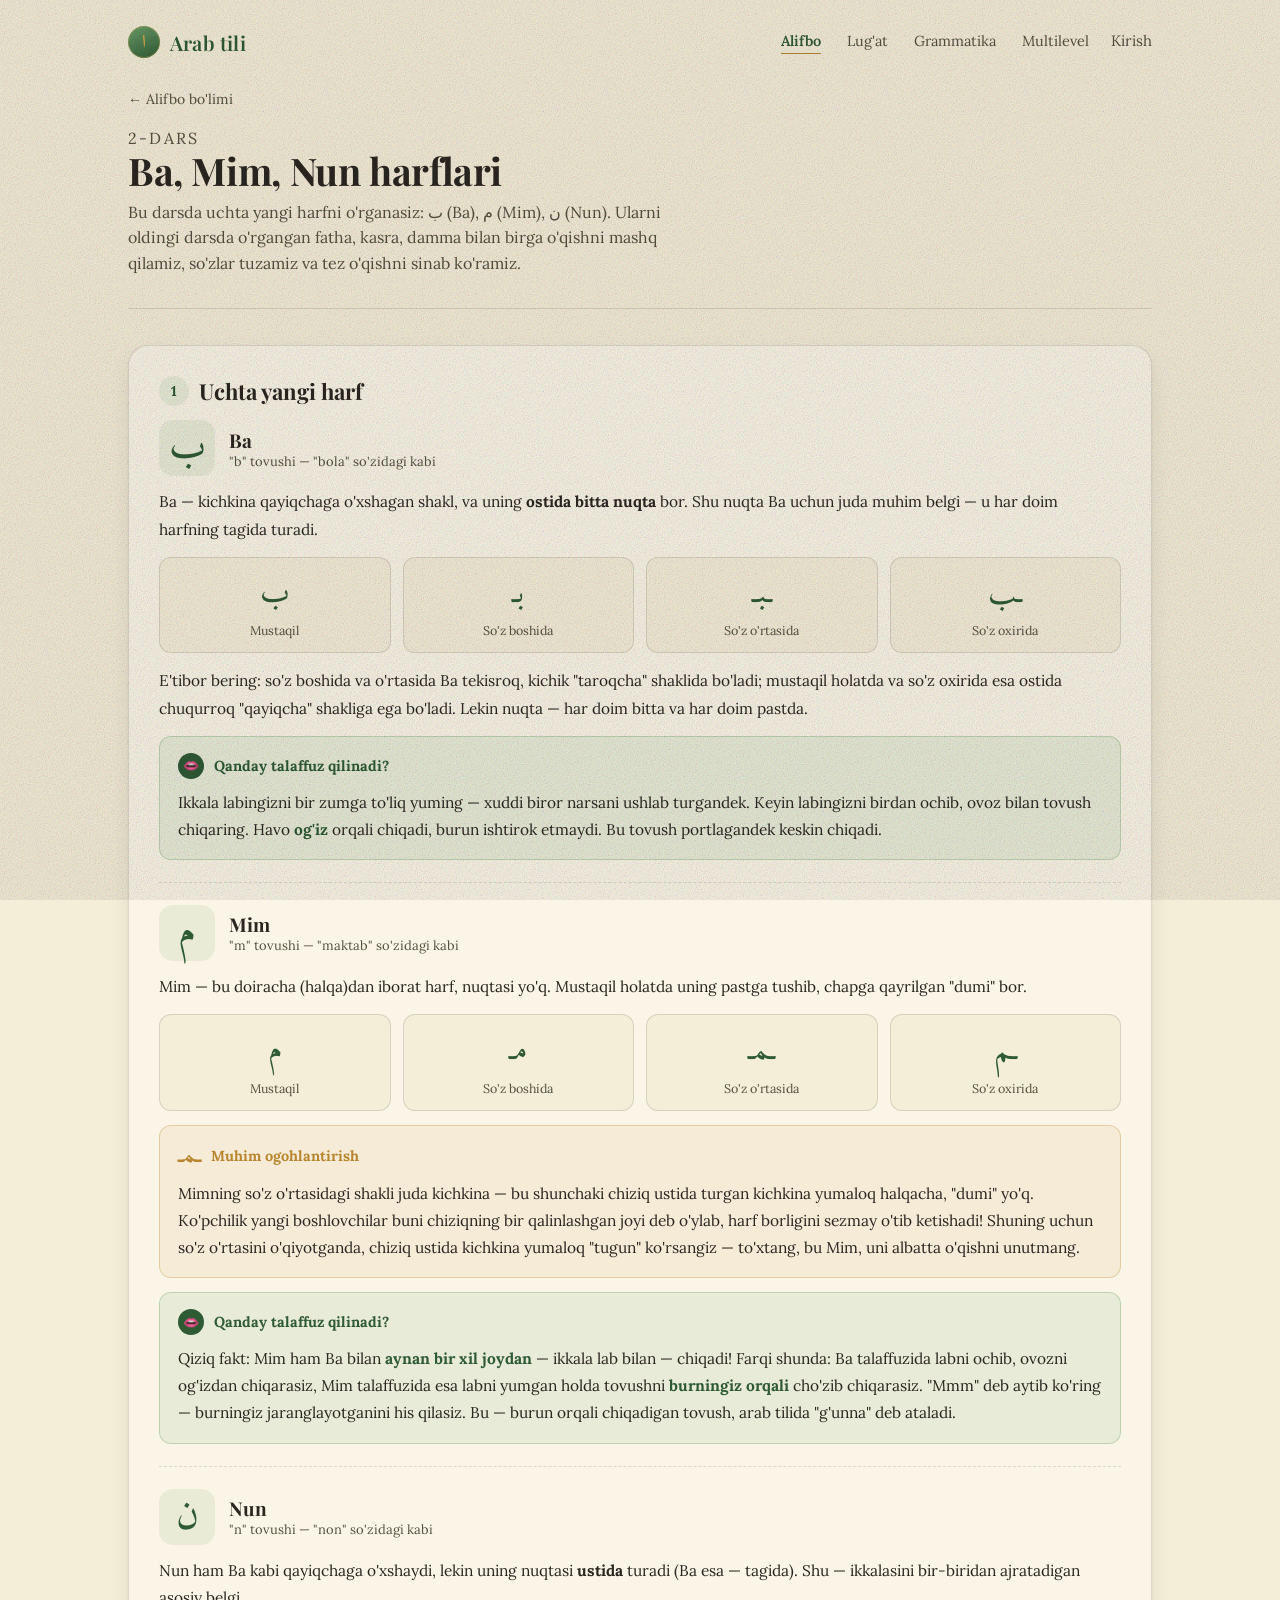
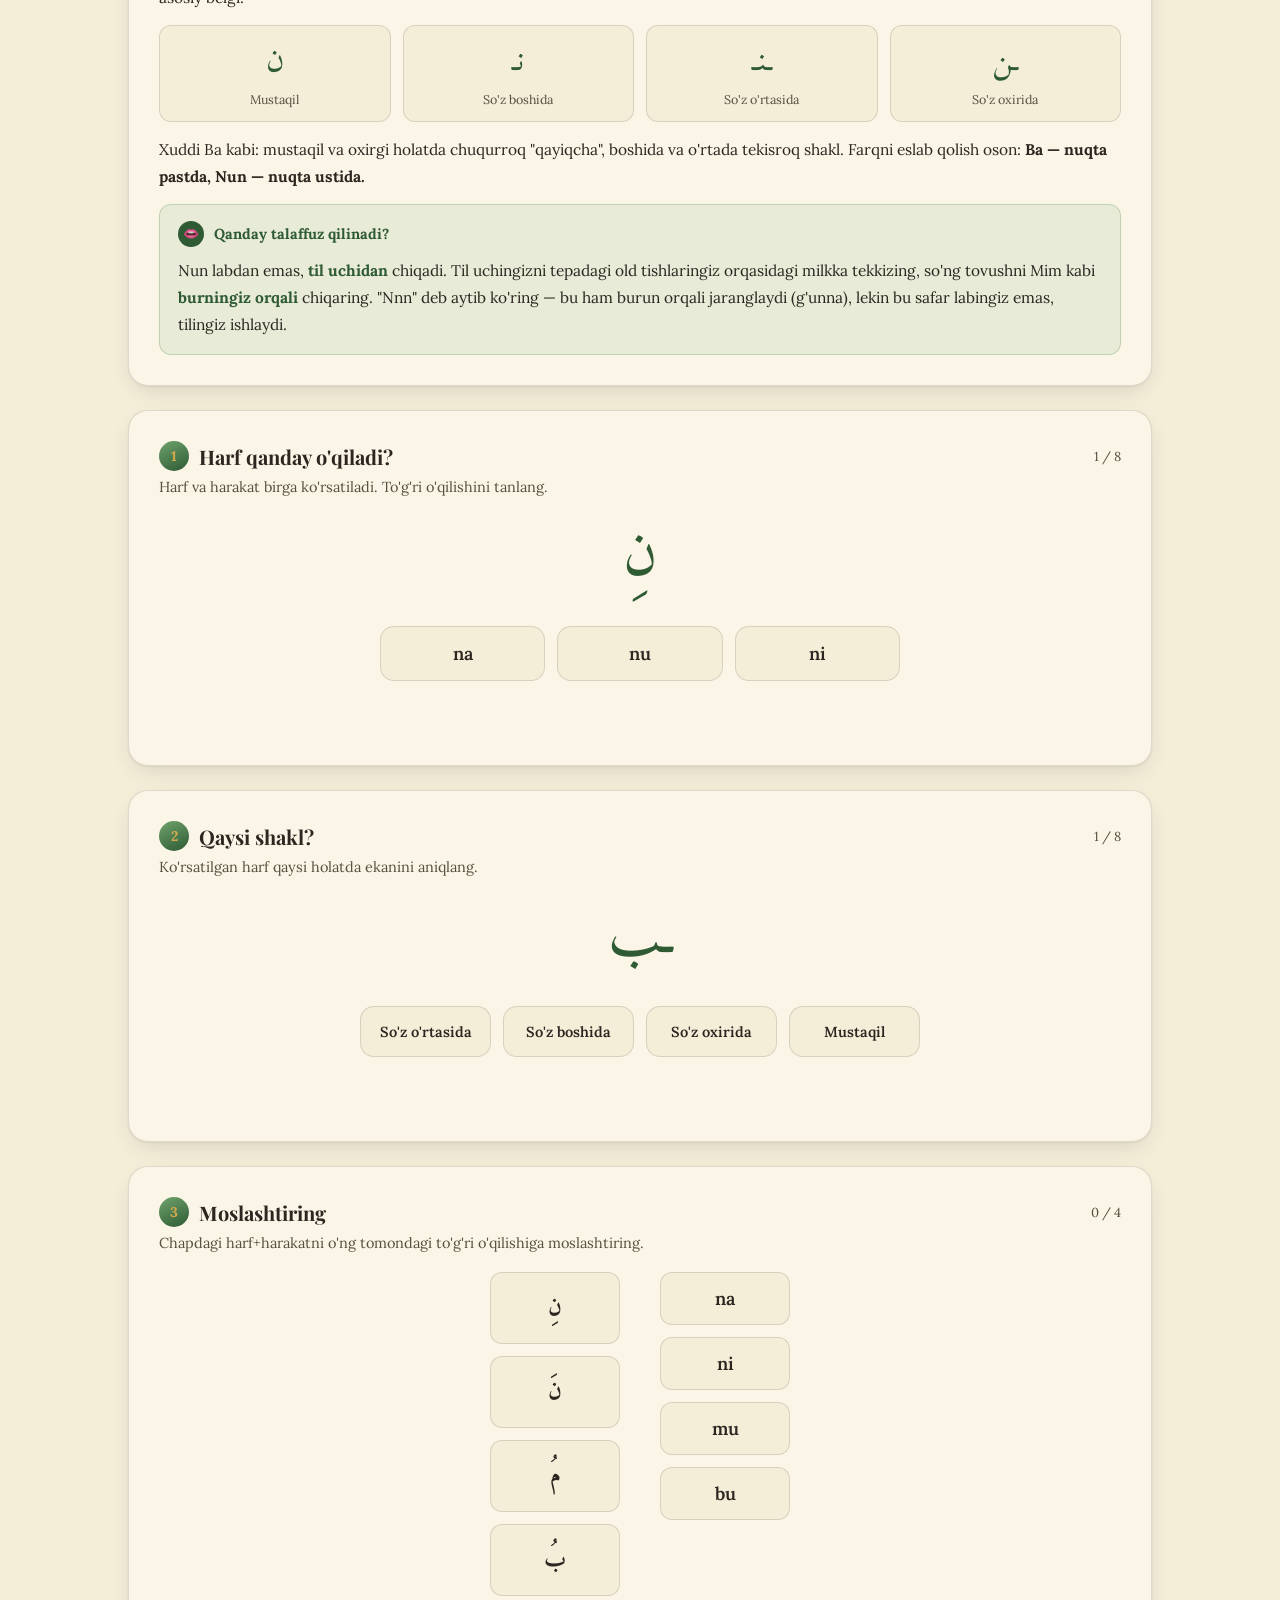
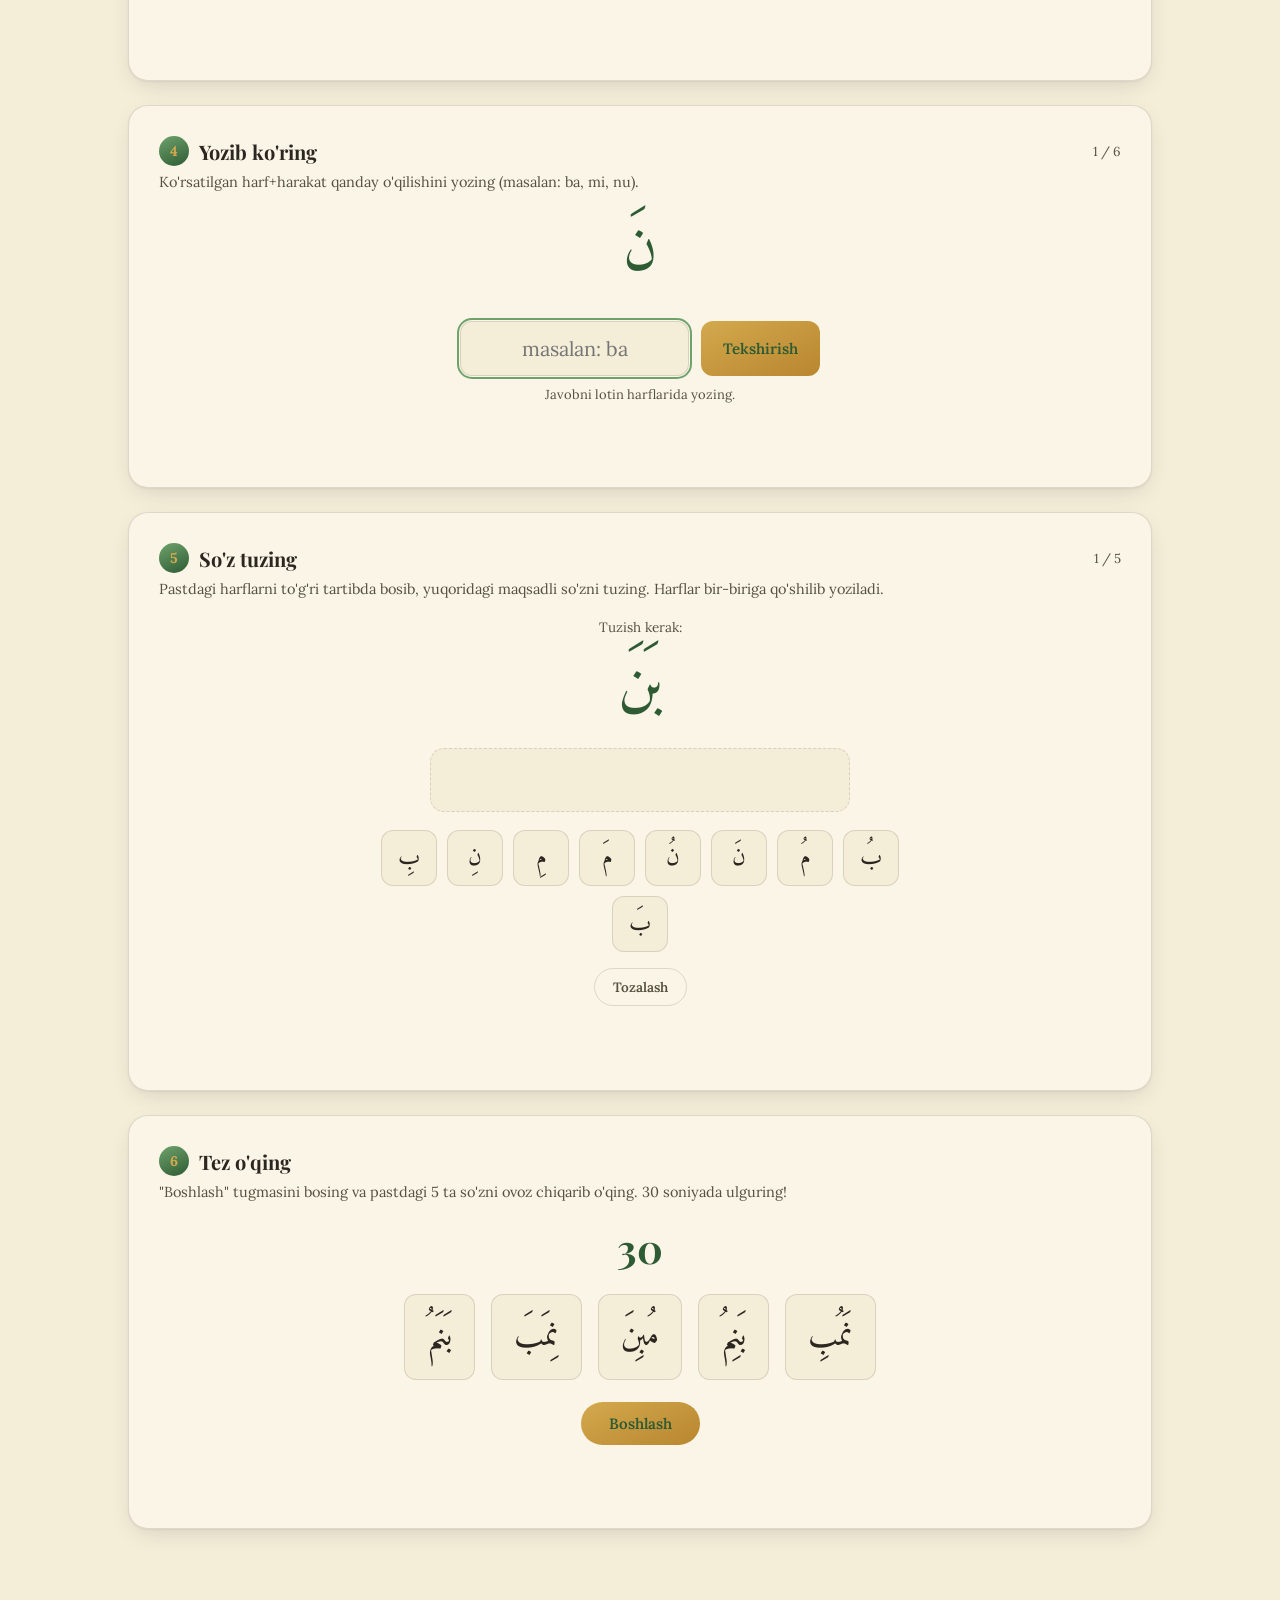
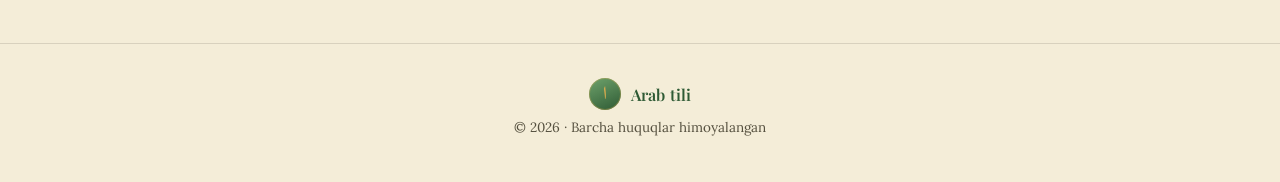
==== commit 8a94dad1: "Add files via upload" ====
--- a/alifbo-dars2.html
+++ b/alifbo-dars2.html
@@ -55,7 +55,7 @@
     background: var(--parchment); border:1px solid var(--line); border-radius:12px;
     padding: 14px 16px; text-align:center; min-width: 110px; flex:1;
   }
-  .form-card .glyph{ font-family:'Amiri', serif; font-size: 32px; color: var(--teal-deep); direction:rtl; line-height:1; margin-bottom:6px; }
+  .form-card .glyph{ font-family:'Amiri', serif; font-size: 32px; color: var(--teal-deep); direction:rtl; line-height:1.4; margin-bottom:6px; }
   .form-card .label{ font-size:12.5px; color: var(--ink-soft); }
 
   .note-box{
@@ -68,6 +68,31 @@
     line-height: 1.65;
   }
   .note-box b{ color: var(--gold); }
+  .note-box p{ margin:0; }
+  .note-box-head{ display:flex; align-items:center; gap:10px; margin-bottom:10px; }
+  .note-glyph{
+    font-family:'Amiri', serif; font-size:28px; color: var(--gold); direction:rtl;
+    line-height:1; flex-shrink:0;
+  }
+
+  .pronounce-box{
+    background: var(--teal-tint);
+    border: 1px solid rgba(111,163,108,0.35);
+    border-radius: 12px;
+    padding: 16px 18px;
+    margin-top: 14px;
+    font-size: 14.5px;
+    line-height: 1.65;
+  }
+  .pronounce-box p{ margin:0; }
+  .pronounce-box p + p{ margin-top:8px; }
+  .pronounce-box-head{ display:flex; align-items:center; gap:10px; margin-bottom:10px; }
+  .pronounce-icon{
+    width:26px; height:26px; border-radius:50%; flex-shrink:0;
+    background: var(--teal-deep); color: var(--gold-light);
+    display:flex; align-items:center; justify-content:center; font-size:13px;
+  }
+  .pronounce-box b{ color: var(--teal-deep); }
 
   /* ---------- exercises (shared with lesson 1 patterns) ---------- */
   .exercise{
@@ -84,7 +109,7 @@
   }
   .ex-progress{ font-size:13px; color: var(--ink-soft); }
   .ex-instr{ font-size:14.5px; color: var(--ink-soft); margin:0 0 20px; }
-  .prompt-glyph{ font-family:'Amiri', serif; font-size:60px; color: var(--teal-deep); text-align:center; direction:rtl; margin:6px 0 22px; line-height:1; }
+  .prompt-glyph{ font-family:'Amiri', serif; font-size:60px; color: var(--teal-deep); text-align:center; direction:rtl; margin:10px 0 26px; line-height:1.4; }
 
   .opt-grid{ display:grid; grid-template-columns: repeat(auto-fit,minmax(110px,1fr)); gap:12px; max-width:520px; margin:0 auto; }
   .opt-btn{
@@ -256,6 +281,13 @@
         <div class="form-card"><div class="glyph">ـب</div><div class="label">So'z oxirida</div></div>
       </div>
       <p>E'tibor bering: so'z boshida va o'rtasida Ba tekisroq, kichik "taroqcha" shaklida bo'ladi; mustaqil holatda va so'z oxirida esa ostida chuqurroq "qayiqcha" shakliga ega bo'ladi. Lekin nuqta — har doim bitta va har doim pastda.</p>
+      <div class="pronounce-box">
+        <div class="pronounce-box-head">
+          <span class="pronounce-icon" aria-hidden="true">👄</span>
+          <b>Qanday talaffuz qilinadi?</b>
+        </div>
+        <p>Ikkala labingizni bir zumga to'liq yuming — xuddi biror narsani ushlab turgandek. Keyin labingizni birdan ochib, ovoz bilan tovush chiqaring. Havo <b>og'iz</b> orqali chiqadi, burun ishtirok etmaydi. Bu tovush portlagandek keskin chiqadi.</p>
+      </div>
     </div>
 
     <div class="letter-panel">
@@ -274,7 +306,18 @@
         <div class="form-card"><div class="glyph">ـم</div><div class="label">So'z oxirida</div></div>
       </div>
       <div class="note-box">
-        <b>Muhim ogohlantirish:</b> Mimning so'z o'rtasidagi shakli (<span class="ar" style="font-size:20px;">ـمـ</span>) juda kichkina — bu shunchaki chiziq ustida turgan kichkina yumaloq halqacha, "dumi" yo'q. Ko'pchilik yangi boshlovchilar buni chiziqning bir qalinlashgan joyi deb o'ylab, harf borligini sezmay o'tib ketishadi! Shuning uchun so'z o'rtasini o'qiyotganda, chiziq ustida kichkina yumaloq "tugun" ko'rsangiz — to'xtang, bu Mim, uni albatta o'qishni unutmang.
+        <div class="note-box-head">
+          <span class="note-glyph">ـمـ</span>
+          <b>Muhim ogohlantirish</b>
+        </div>
+        <p>Mimning so'z o'rtasidagi shakli juda kichkina — bu shunchaki chiziq ustida turgan kichkina yumaloq halqacha, "dumi" yo'q. Ko'pchilik yangi boshlovchilar buni chiziqning bir qalinlashgan joyi deb o'ylab, harf borligini sezmay o'tib ketishadi! Shuning uchun so'z o'rtasini o'qiyotganda, chiziq ustida kichkina yumaloq "tugun" ko'rsangiz — to'xtang, bu Mim, uni albatta o'qishni unutmang.</p>
+      </div>
+      <div class="pronounce-box">
+        <div class="pronounce-box-head">
+          <span class="pronounce-icon" aria-hidden="true">👄</span>
+          <b>Qanday talaffuz qilinadi?</b>
+        </div>
+        <p>Qiziq fakt: Mim ham Ba bilan <b>aynan bir xil joydan</b> — ikkala lab bilan — chiqadi! Farqi shunda: Ba talaffuzida labni ochib, ovozni og'izdan chiqarasiz, Mim talaffuzida esa labni yumgan holda tovushni <b>burningiz orqali</b> cho'zib chiqarasiz. "Mmm" deb aytib ko'ring — burningiz jaranglayotganini his qilasiz. Bu — burun orqali chiqadigan tovush, arab tilida "g'unna" deb ataladi.</p>
       </div>
     </div>
 
@@ -294,6 +337,13 @@
         <div class="form-card"><div class="glyph">ـن</div><div class="label">So'z oxirida</div></div>
       </div>
       <p>Xuddi Ba kabi: mustaqil va oxirgi holatda chuqurroq "qayiqcha", boshida va o'rtada tekisroq shakl. Farqni eslab qolish oson: <b>Ba — nuqta pastda, Nun — nuqta ustida.</b></p>
+      <div class="pronounce-box">
+        <div class="pronounce-box-head">
+          <span class="pronounce-icon" aria-hidden="true">👄</span>
+          <b>Qanday talaffuz qilinadi?</b>
+        </div>
+        <p>Nun labdan emas, <b>til uchidan</b> chiqadi. Til uchingizni tepadagi old tishlaringiz orqasidagi milkka tekkizing, so'ng tovushni Mim kabi <b>burningiz orqali</b> chiqaring. "Nnn" deb aytib ko'ring — bu ham burun orqali jaranglaydi (g'unna), lekin bu safar labingiz emas, tilingiz ishlaydi.</p>
+      </div>
     </div>
   </div>
 
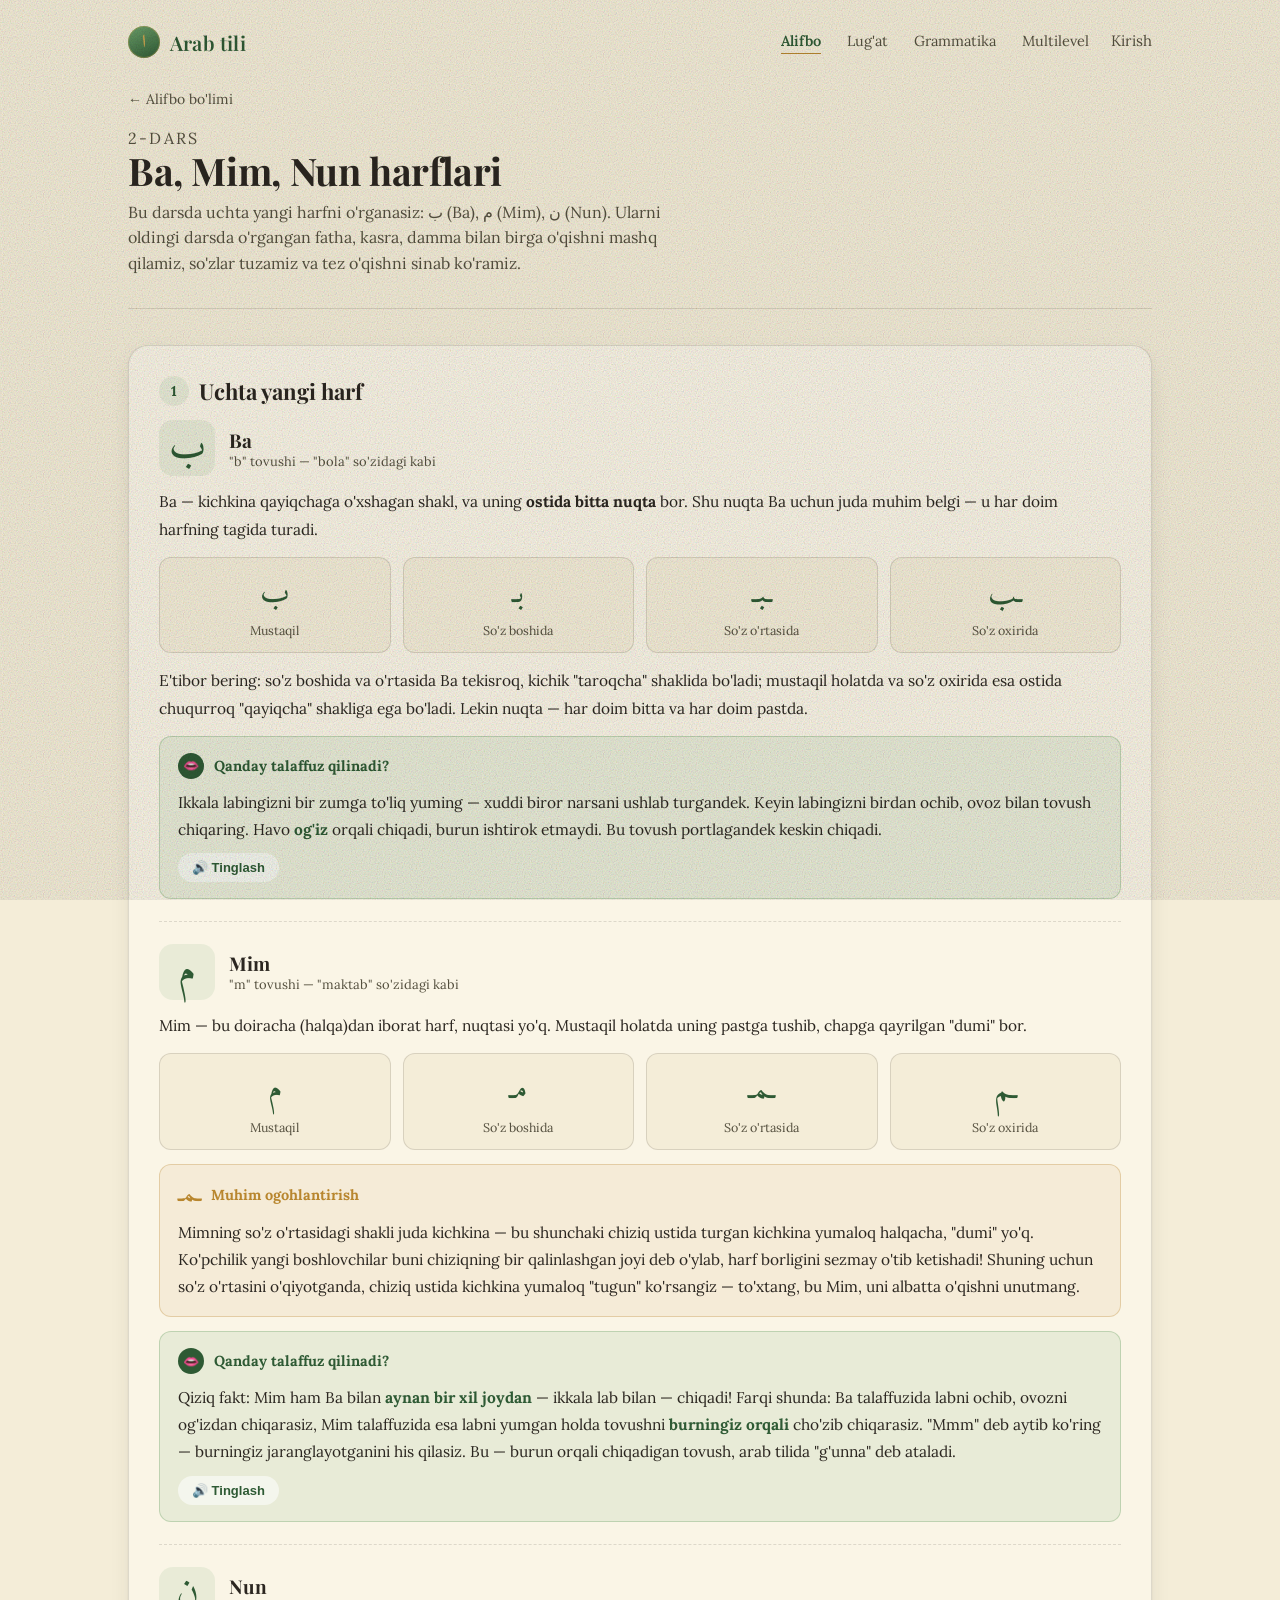
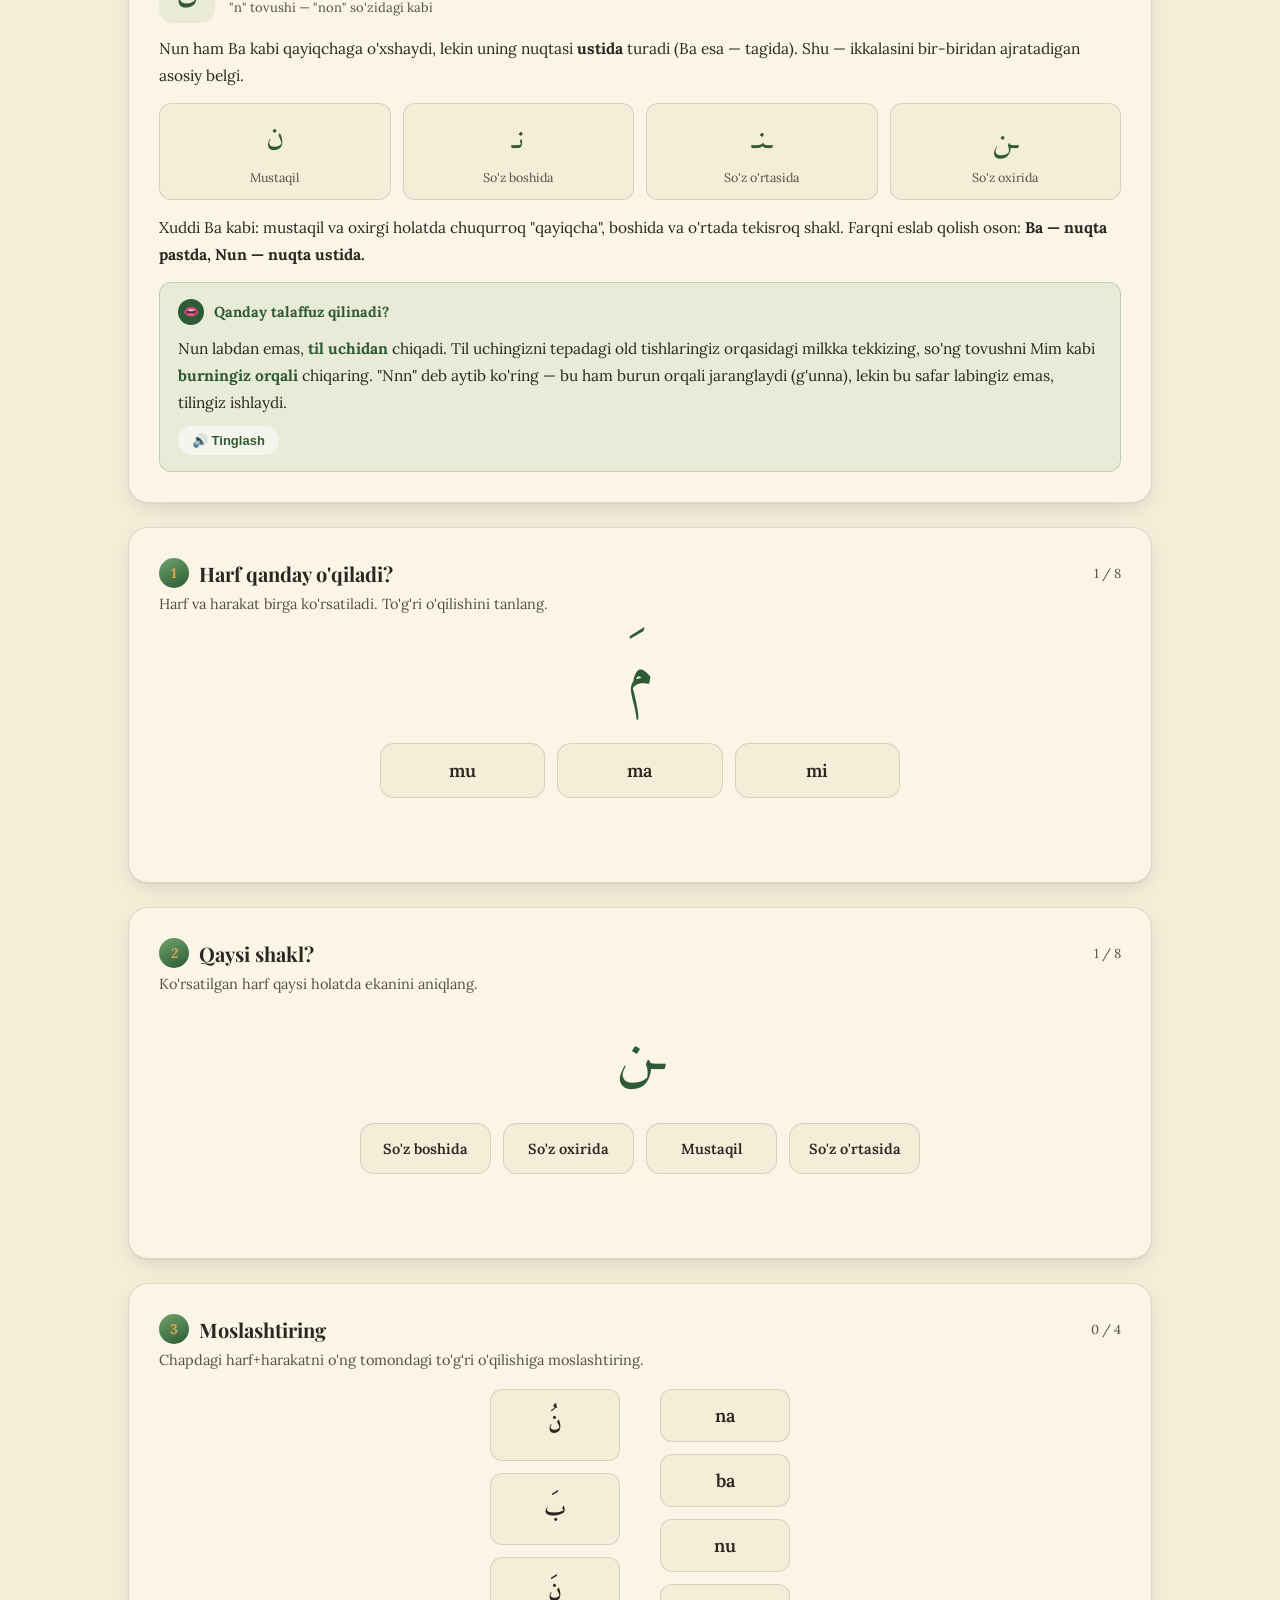
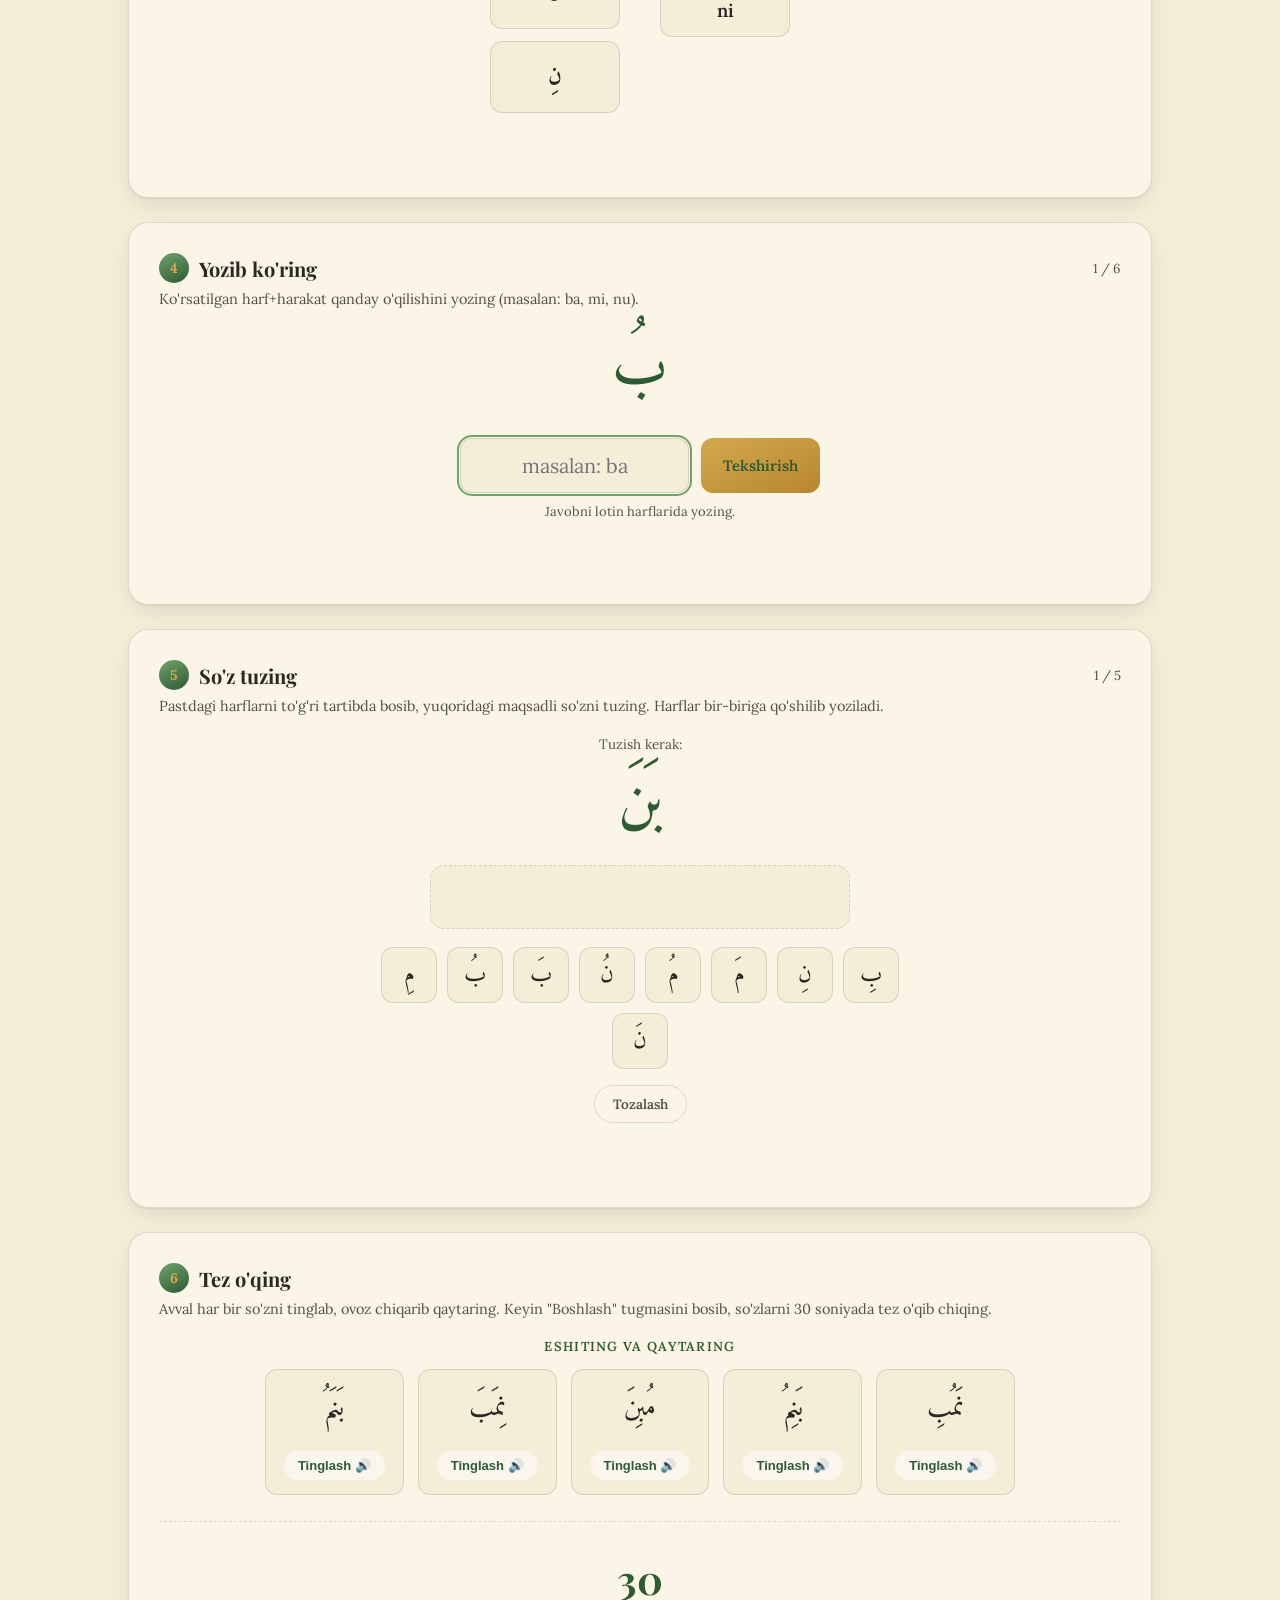
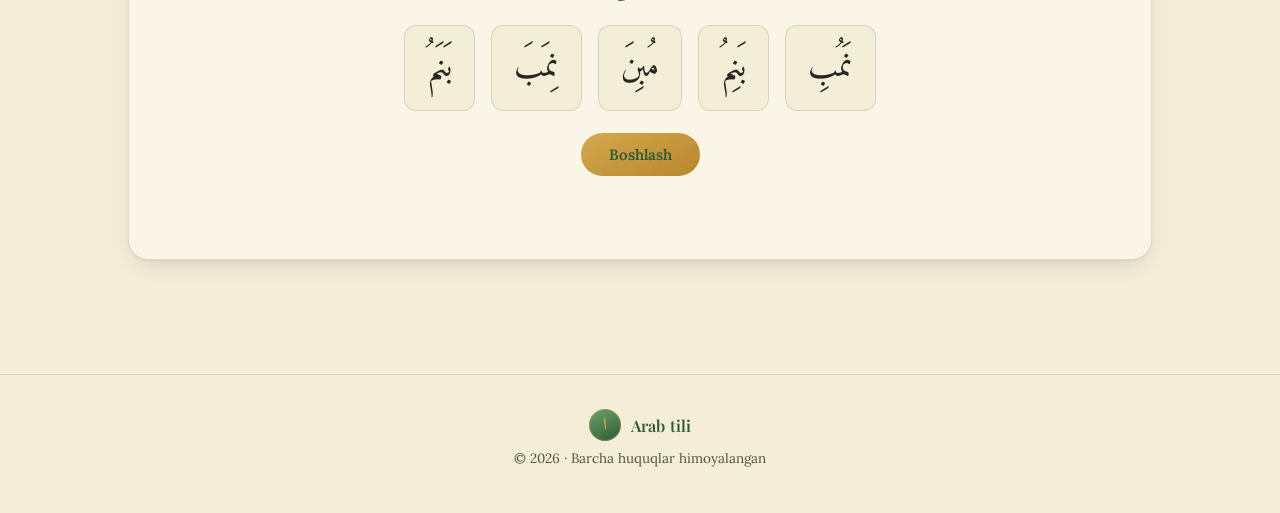
==== commit b41d82de: "Add files via upload" ====
--- a/alifbo-dars2.html
+++ b/alifbo-dars2.html
@@ -93,6 +93,13 @@
     display:flex; align-items:center; justify-content:center; font-size:13px;
   }
   .pronounce-box b{ color: var(--teal-deep); }
+  .play-btn{
+    display:inline-flex; align-items:center; gap:6px;
+    font-size: 13px; font-weight:600; color: var(--teal-deep);
+    background: rgba(255,255,255,0.55); border: none; border-radius: 999px;
+    padding: 7px 14px; cursor:pointer; margin-top: 10px;
+  }
+  .play-btn:hover{ background: rgba(255,255,255,0.85); }
 
   /* ---------- exercises (shared with lesson 1 patterns) ---------- */
   .exercise{
@@ -186,6 +193,20 @@
   .ghost-btn:hover{ border-color: var(--teal); color: var(--teal-deep); }
 
   /* timed reading */
+  .listen-repeat-label{
+    text-align:center; font-size:13px; letter-spacing:0.1em; text-transform:uppercase;
+    color: var(--teal-deep); font-weight:600; margin-bottom:14px;
+  }
+  .reading-words-audio{
+    display:flex; flex-wrap:wrap; gap:14px; justify-content:center; margin-bottom: 30px;
+    padding-bottom: 26px; border-bottom: 1px dashed var(--line);
+  }
+  .reading-word-audio{
+    display:flex; flex-direction:column; align-items:center; gap:8px;
+    font-family:'Amiri', serif; font-size: 28px; direction:rtl; color: var(--ink);
+    background: var(--parchment); border:1px solid var(--line); border-radius:12px;
+    padding: 14px 18px;
+  }
   .timer-display{
     text-align:center; font-family:'Playfair Display', serif; font-size: 40px; font-weight:700;
     color: var(--teal-deep); margin: 4px 0 20px;
@@ -287,6 +308,7 @@
           <b>Qanday talaffuz qilinadi?</b>
         </div>
         <p>Ikkala labingizni bir zumga to'liq yuming — xuddi biror narsani ushlab turgandek. Keyin labingizni birdan ochib, ovoz bilan tovush chiqaring. Havo <b>og'iz</b> orqali chiqadi, burun ishtirok etmaydi. Bu tovush portlagandek keskin chiqadi.</p>
+        <button class="play-btn" onclick="speakArabic('بَ')">🔊 Tinglash</button>
       </div>
     </div>
 
@@ -318,6 +340,7 @@
           <b>Qanday talaffuz qilinadi?</b>
         </div>
         <p>Qiziq fakt: Mim ham Ba bilan <b>aynan bir xil joydan</b> — ikkala lab bilan — chiqadi! Farqi shunda: Ba talaffuzida labni ochib, ovozni og'izdan chiqarasiz, Mim talaffuzida esa labni yumgan holda tovushni <b>burningiz orqali</b> cho'zib chiqarasiz. "Mmm" deb aytib ko'ring — burningiz jaranglayotganini his qilasiz. Bu — burun orqali chiqadigan tovush, arab tilida "g'unna" deb ataladi.</p>
+        <button class="play-btn" onclick="speakArabic('مَ')">🔊 Tinglash</button>
       </div>
     </div>
 
@@ -343,6 +366,7 @@
           <b>Qanday talaffuz qilinadi?</b>
         </div>
         <p>Nun labdan emas, <b>til uchidan</b> chiqadi. Til uchingizni tepadagi old tishlaringiz orqasidagi milkka tekkizing, so'ng tovushni Mim kabi <b>burningiz orqali</b> chiqaring. "Nnn" deb aytib ko'ring — bu ham burun orqali jaranglaydi (g'unna), lekin bu safar labingiz emas, tilingiz ishlaydi.</p>
+        <button class="play-btn" onclick="speakArabic('نَ')">🔊 Tinglash</button>
       </div>
     </div>
   </div>
@@ -431,7 +455,11 @@
       <h3 class="ex-title"><span class="num">6</span> Tez o'qing</h3>
       <span class="ex-progress" id="ex6-progress"></span>
     </div>
-    <p class="ex-instr">"Boshlash" tugmasini bosing va pastdagi 5 ta so'zni ovoz chiqarib o'qing. 30 soniyada ulguring!</p>
+    <p class="ex-instr">Avval har bir so'zni tinglab, ovoz chiqarib qaytaring. Keyin "Boshlash" tugmasini bosib, so'zlarni 30 soniyada tez o'qib chiqing.</p>
+
+    <div class="listen-repeat-label">Eshiting va qaytaring</div>
+    <div class="reading-words-audio" id="reading-words-audio"></div>
+
     <div class="timer-display" id="timer-display">30</div>
     <div class="reading-words" id="reading-words"></div>
     <div class="timed-actions">
@@ -459,6 +487,21 @@
 </footer>
 
 <script>
+/* ============================================================
+   Audio (Web Speech API) — best-effort; browser voice quality varies.
+   ============================================================ */
+function speakArabic(text){
+  if(!('speechSynthesis' in window)) return;
+  window.speechSynthesis.cancel();
+  const u = new SpeechSynthesisUtterance(text);
+  const voices = window.speechSynthesis.getVoices();
+  const arVoice = voices.find(v => v.lang && v.lang.toLowerCase().startsWith('ar'));
+  if(arVoice) u.voice = arVoice;
+  u.lang = 'ar-SA';
+  u.rate = 0.8;
+  window.speechSynthesis.speak(u);
+}
+
 /* ============================================================
    Data
    ============================================================ */
@@ -761,6 +804,22 @@
     div.textContent = w;
     el.appendChild(div);
   });
+
+  const audioEl = document.getElementById('reading-words-audio');
+  audioEl.innerHTML = '';
+  READING_WORDS.forEach(w => {
+    const card = document.createElement('div');
+    card.className = 'reading-word-audio';
+    const wordSpan = document.createElement('span');
+    wordSpan.textContent = w;
+    const btn = document.createElement('button');
+    btn.className = 'play-btn';
+    btn.textContent = '🔊 Tinglash';
+    btn.onclick = () => speakArabic(w);
+    card.appendChild(wordSpan);
+    card.appendChild(btn);
+    audioEl.appendChild(card);
+  });
 }
 function startTimedReading(){
   timerRemaining = 30;
